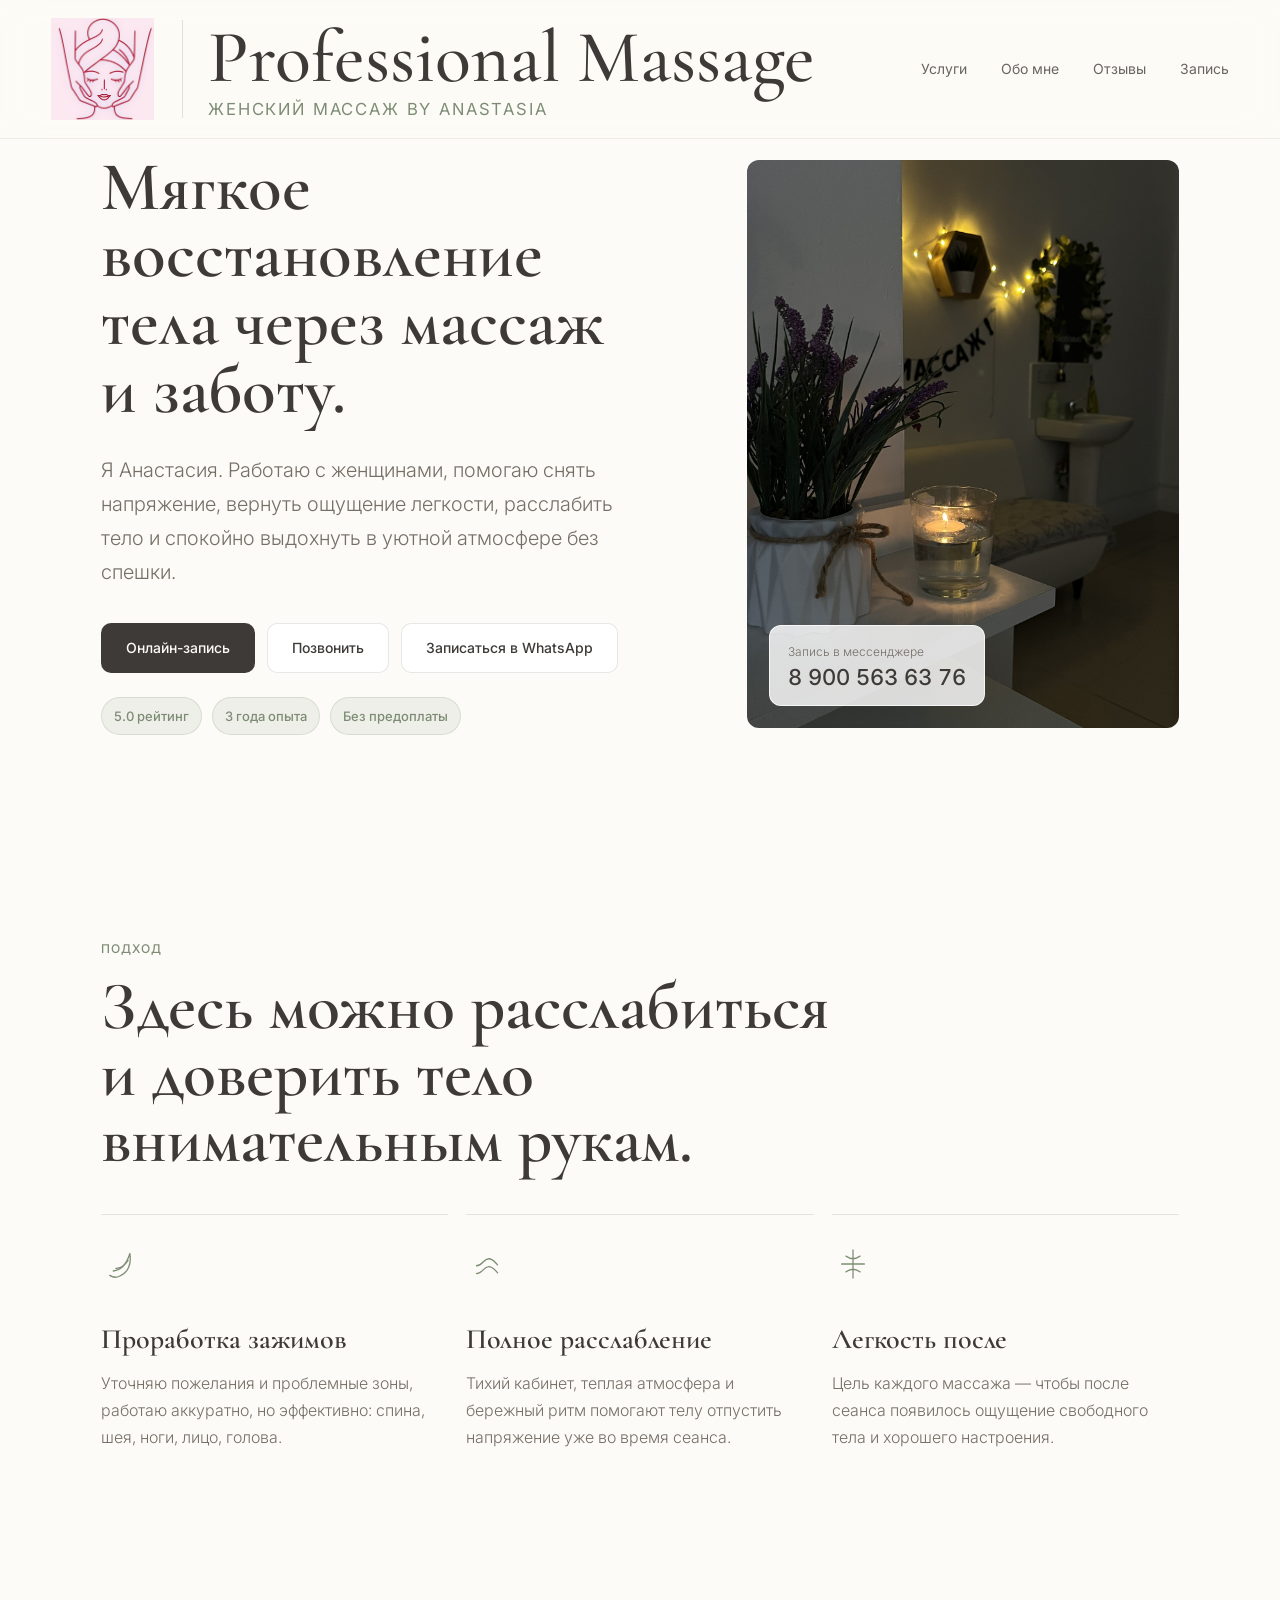
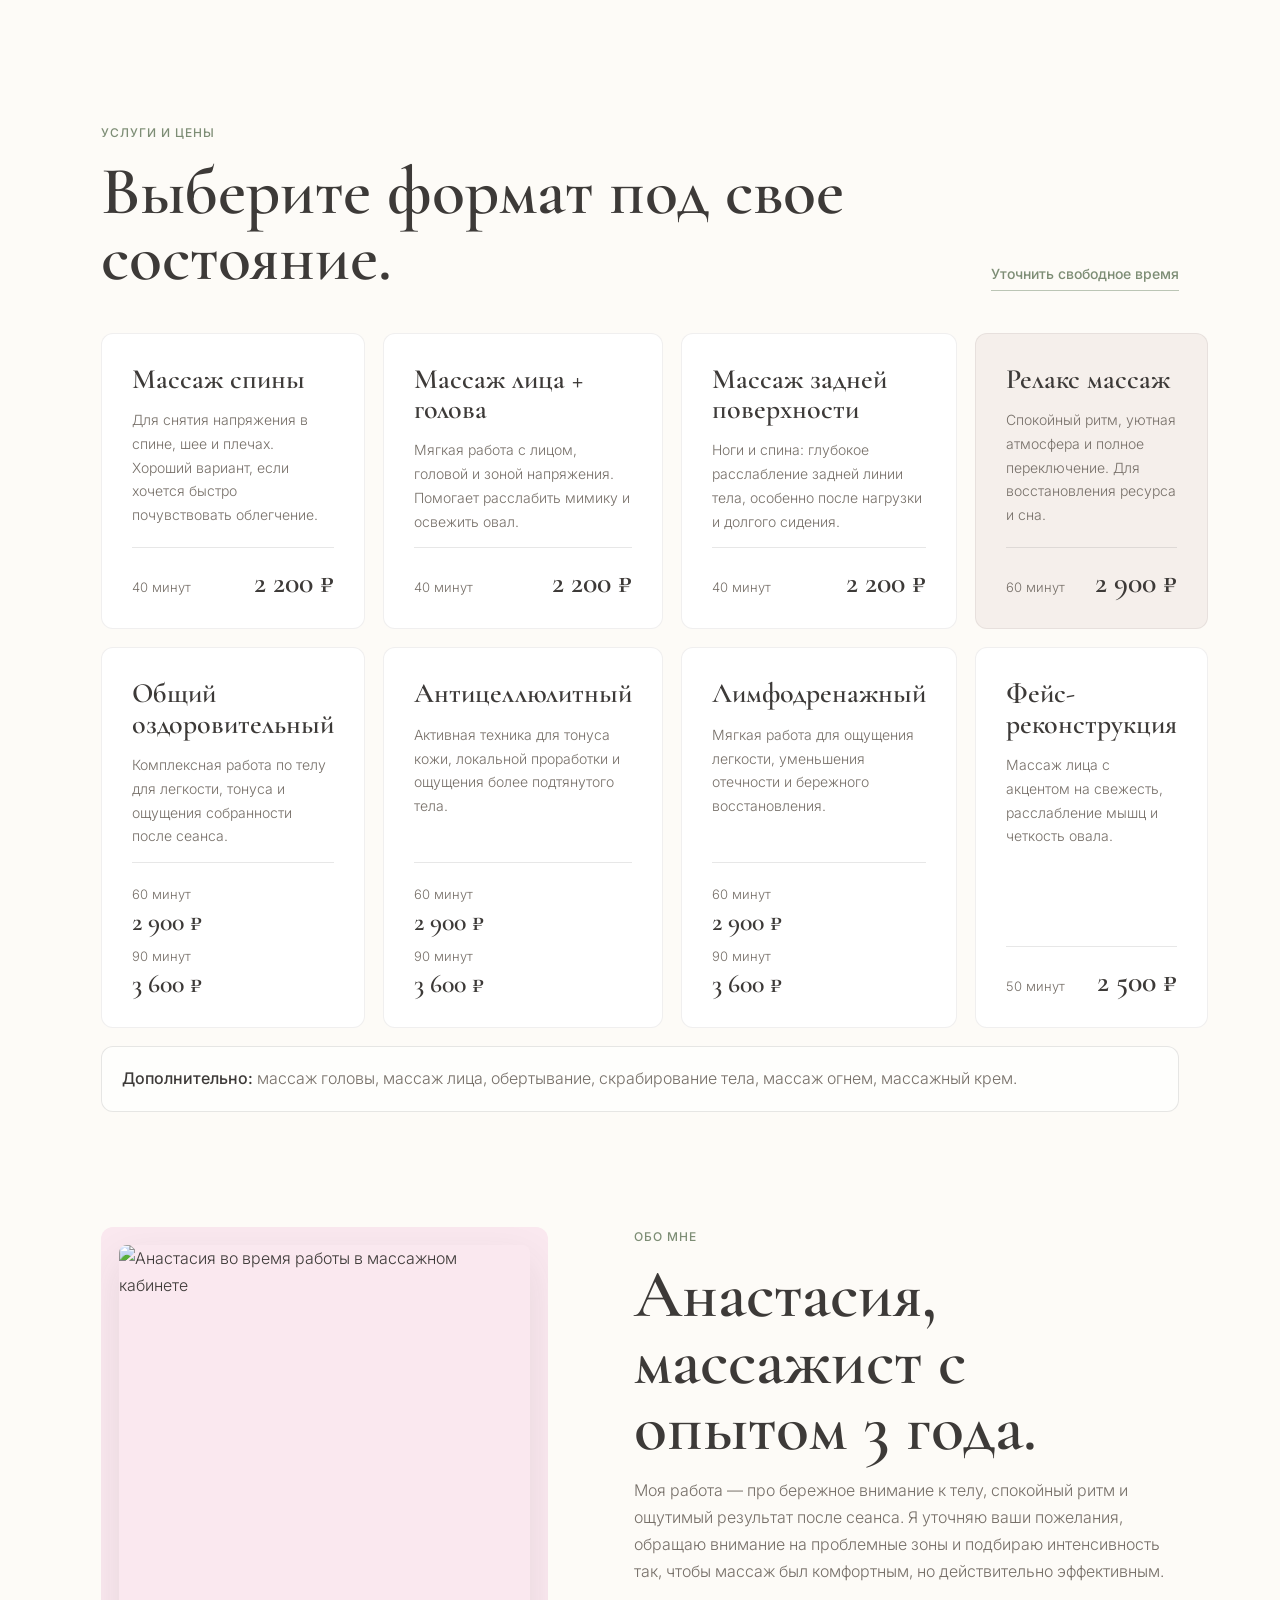
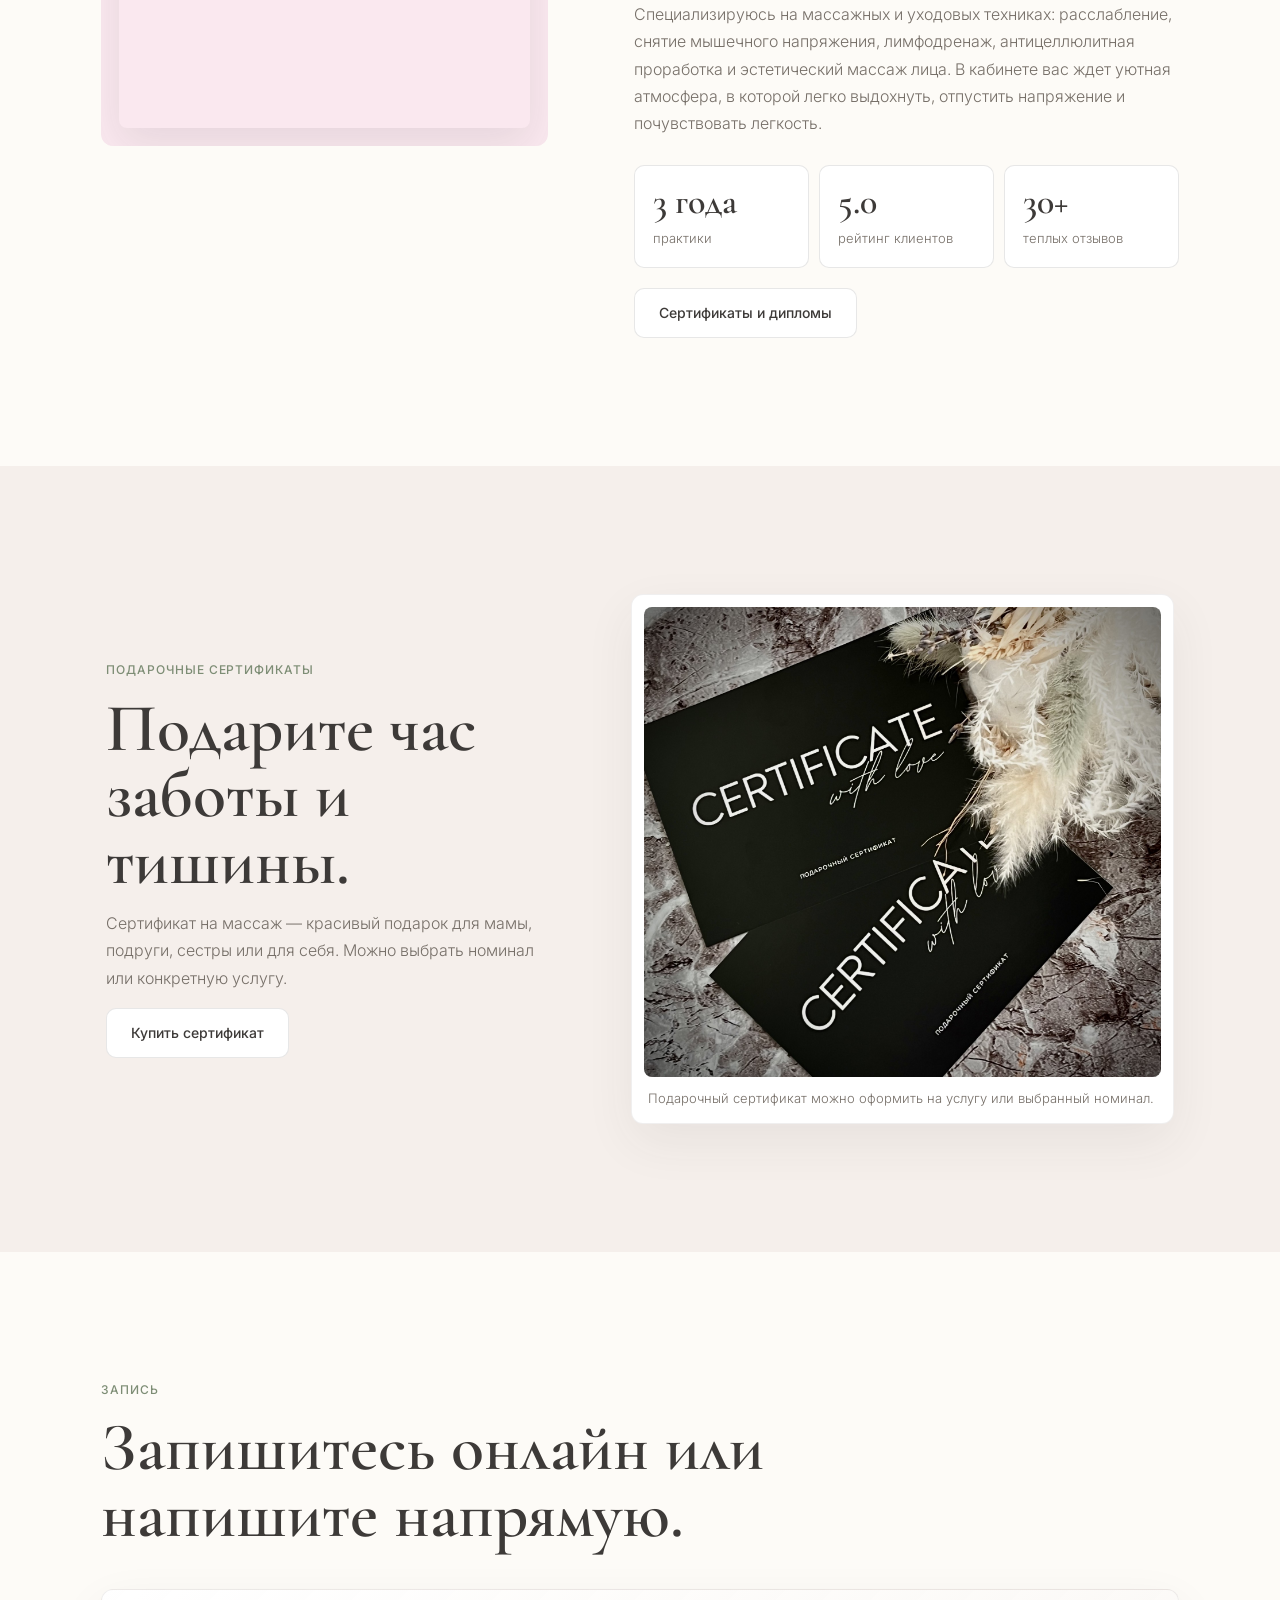
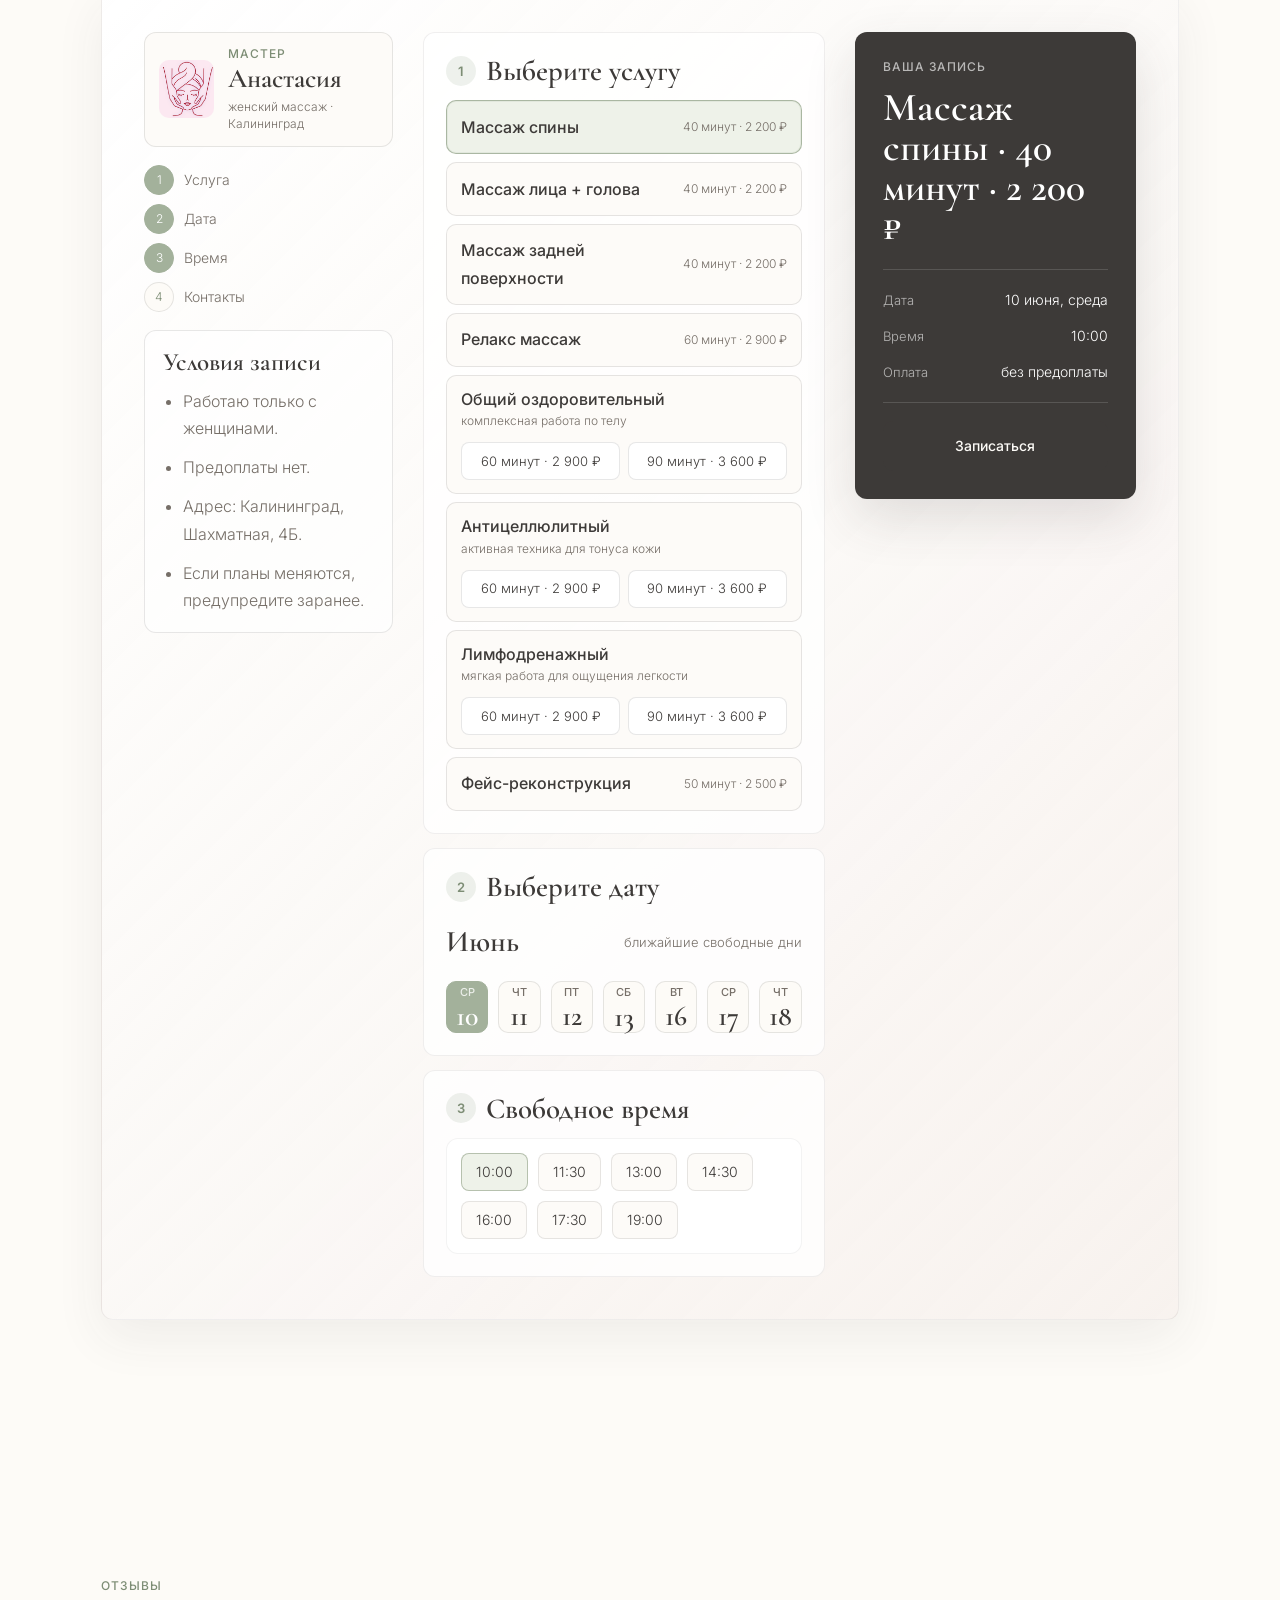
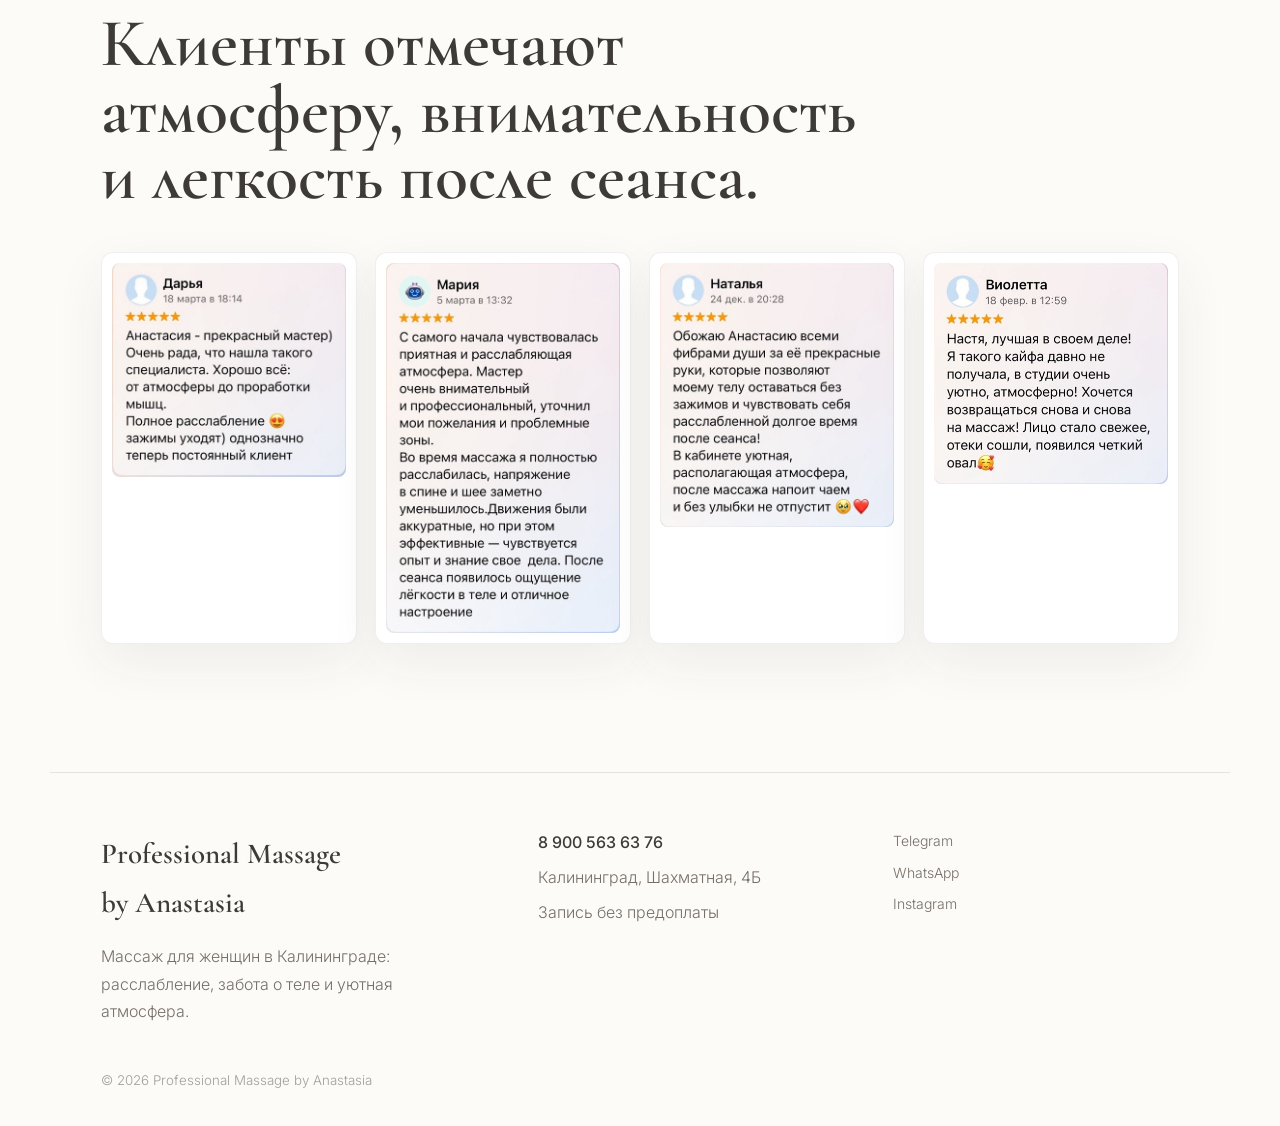
==== index.html @ ba171574 "Publish final massage website" ====
<!DOCTYPE html>
<html lang="ru">
  <head>
    <meta charset="UTF-8" />
    <meta name="viewport" content="width=device-width, initial-scale=1.0" />
    <meta http-equiv="Cache-Control" content="no-store, no-cache, must-revalidate" />
    <meta http-equiv="Pragma" content="no-cache" />
    <meta http-equiv="Expires" content="0" />
    <base href="../" />
    <title>Professional Massage by Anastasia | Массаж в Калининграде</title>
    <meta
      name="description"
      content="Массаж для женщин в Калининграде: релакс, оздоровительный, антицеллюлитный, лимфодренажный массаж и фейс-реконструкция. Запись без предоплаты."
    />
    <link rel="preconnect" href="https://fonts.googleapis.com" />
    <link rel="preconnect" href="https://fonts.gstatic.com" crossorigin />
    <link
      href="https://fonts.googleapis.com/css2?family=Cormorant+Garamond:wght@500;600;700&family=Inter:wght@300;400;500;600&display=swap"
      rel="stylesheet"
    />
    <meta name="site-version" content="2026-06-09-booking-form-programs" />
    <link rel="stylesheet" href="styles-20260609.css" />
  </head>
  <body>
    <header class="site-header" data-header>
      <a class="brand" href="#top" aria-label="Professional Massage by Anastasia">
        <img src="logo-mark.png" alt="" />
        <span>
          <strong>Professional Massage</strong>
          <small>женский массаж by Anastasia</small>
        </span>
      </a>
      <button class="menu-toggle" type="button" aria-label="Открыть меню" aria-expanded="false" data-menu-toggle>
        <span></span>
        <span></span>
      </button>
      <nav class="nav-links" data-nav>
        <a href="#services">Услуги</a>
        <a href="#about">Обо мне</a>
        <a href="#reviews">Отзывы</a>
        <a href="#booking">Запись</a>
      </nav>
    </header>

    <main id="top">
      <section class="hero section-shell">
        <div class="hero-copy">
          <h1>Мягкое восстановление тела через массаж и заботу.</h1>
          <p class="hero-text">
            Я Анастасия. Работаю с женщинами, помогаю снять напряжение, вернуть ощущение легкости,
            расслабить тело и спокойно выдохнуть в уютной атмосфере без спешки.
          </p>
          <div class="hero-actions">
            <a class="button primary" href="#booking">Онлайн-запись</a>
            <a class="button secondary" href="tel:+79005636376">Позвонить</a>
            <a class="button secondary" href="https://wa.me/79005636376" target="_blank" rel="noreferrer">Записаться в WhatsApp</a>
          </div>
          <div class="hero-facts" aria-label="Ключевая информация">
            <span>5.0 рейтинг</span>
            <span>3 года опыта</span>
            <span>Без предоплаты</span>
          </div>
        </div>
        <div class="hero-media" aria-label="Кабинет массажа">
          <img src="hero-photo.jpg" alt="Анастасия за работой в массажном кабинете" />
          <div class="appointment-card" aria-hidden="true">
            <span>Запись в мессенджере</span>
            <strong class="phone-number">8 900 563 63 76</strong>
          </div>
        </div>
      </section>

      <section class="values section-shell" aria-labelledby="values-title">
        <div class="section-heading">
          <p class="quiet-note">Подход</p>
          <h2 id="values-title">Здесь можно расслабиться и доверить тело внимательным рукам.</h2>
        </div>
        <div class="values-grid">
          <article>
            <svg viewBox="0 0 48 48" aria-hidden="true">
              <path d="M14 32c9-1 15-7 19-20 2 12-2 22-12 26-4 2-8 1-11-1" />
              <path d="M17 29c5 0 10-3 14-9" />
            </svg>
            <h3>Проработка зажимов</h3>
            <p>Уточняю пожелания и проблемные зоны, работаю аккуратно, но эффективно: спина, шея, ноги, лицо, голова.</p>
          </article>
          <article>
            <svg viewBox="0 0 48 48" aria-hidden="true">
              <path d="M12 26c7 0 8-8 14-8 5 0 7 4 10 7M12 35c7 0 8-8 14-8 5 0 7 4 10 7" />
            </svg>
            <h3>Полное расслабление</h3>
            <p>Тихий кабинет, теплая атмосфера и бережный ритм помогают телу отпустить напряжение уже во время сеанса.</p>
          </article>
          <article>
            <svg viewBox="0 0 48 48" aria-hidden="true">
              <path d="M24 8v32M11 24h26M16 15c6 4 10 4 16 0M16 33c6-4 10-4 16 0" />
            </svg>
            <h3>Легкость после</h3>
            <p>Цель каждого массажа — чтобы после сеанса появилось ощущение свободного тела и хорошего настроения.</p>
          </article>
        </div>
      </section>

      <section class="services section-shell" id="services" aria-labelledby="services-title">
        <div class="section-heading wide">
          <div>
            <p class="quiet-note">Услуги и цены</p>
            <h2 id="services-title">Выберите формат под свое состояние.</h2>
          </div>
          <a class="text-link" href="https://wa.me/79005636376" target="_blank" rel="noreferrer">Уточнить свободное время</a>
        </div>
        <div class="service-grid">
          <article class="service-card">
            <div>
              <h3>Массаж спины</h3>
              <p>Для снятия напряжения в спине, шее и плечах. Хороший вариант, если хочется быстро почувствовать облегчение.</p>
            </div>
            <footer><span>40 минут</span><strong>2 200 ₽</strong></footer>
          </article>
          <article class="service-card">
            <div>
              <h3>Массаж лица + голова</h3>
              <p>Мягкая работа с лицом, головой и зоной напряжения. Помогает расслабить мимику и освежить овал.</p>
            </div>
            <footer><span>40 минут</span><strong>2 200 ₽</strong></footer>
          </article>
          <article class="service-card">
            <div>
              <h3>Массаж задней поверхности</h3>
              <p>Ноги и спина: глубокое расслабление задней линии тела, особенно после нагрузки и долгого сидения.</p>
            </div>
            <footer><span>40 минут</span><strong>2 200 ₽</strong></footer>
          </article>
          <article class="service-card featured">
            <div>
              <h3>Релакс массаж</h3>
              <p>Спокойный ритм, уютная атмосфера и полное переключение. Для восстановления ресурса и сна.</p>
            </div>
            <footer><span>60 минут</span><strong>2 900 ₽</strong></footer>
          </article>
          <article class="service-card">
            <div>
              <h3>Общий оздоровительный</h3>
              <p>Комплексная работа по телу для легкости, тонуса и ощущения собранности после сеанса.</p>
            </div>
            <footer class="price-list">
              <span>60 минут <strong>2 900 ₽</strong></span>
              <span>90 минут <strong>3 600 ₽</strong></span>
            </footer>
          </article>
          <article class="service-card">
            <div>
              <h3>Антицеллюлитный</h3>
              <p>Активная техника для тонуса кожи, локальной проработки и ощущения более подтянутого тела.</p>
            </div>
            <footer class="price-list">
              <span>60 минут <strong>2 900 ₽</strong></span>
              <span>90 минут <strong>3 600 ₽</strong></span>
            </footer>
          </article>
          <article class="service-card">
            <div>
              <h3>Лимфодренажный</h3>
              <p>Мягкая работа для ощущения легкости, уменьшения отечности и бережного восстановления.</p>
            </div>
            <footer class="price-list">
              <span>60 минут <strong>2 900 ₽</strong></span>
              <span>90 минут <strong>3 600 ₽</strong></span>
            </footer>
          </article>
          <article class="service-card">
            <div>
              <h3>Фейс-реконструкция</h3>
              <p>Массаж лица с акцентом на свежесть, расслабление мышц и четкость овала.</p>
            </div>
            <footer><span>50 минут</span><strong>2 500 ₽</strong></footer>
          </article>
        </div>
        <div class="extras-line">
          <span>Дополнительно:</span>
          массаж головы, массаж лица, обертывание, скрабирование тела, массаж огнем, массажный крем.
        </div>
      </section>

      <section class="about section-shell" id="about" aria-labelledby="about-title">
        <div class="about-image">
          <img src="about-anastasia.jpg" alt="Анастасия во время работы в массажном кабинете" />
        </div>
        <div class="about-copy">
          <p class="quiet-note">Обо мне</p>
          <h2 id="about-title">Анастасия, массажист с опытом 3 года.</h2>
          <p>
            Моя работа — про бережное внимание к телу, спокойный ритм и ощутимый результат после сеанса.
            Я уточняю ваши пожелания, обращаю внимание на проблемные зоны и подбираю интенсивность так,
            чтобы массаж был комфортным, но действительно эффективным.
          </p>
          <p>
            Специализируюсь на массажных и уходовых техниках: расслабление, снятие мышечного напряжения,
            лимфодренаж, антицеллюлитная проработка и эстетический массаж лица. В кабинете вас ждет
            уютная атмосфера, в которой легко выдохнуть, отпустить напряжение и почувствовать легкость.
          </p>
          <div class="trust-grid">
            <div><strong>3 года</strong><span>практики</span></div>
            <div><strong>5.0</strong><span>рейтинг клиентов</span></div>
            <div><strong>30+</strong><span>теплых отзывов</span></div>
          </div>
          <button class="button secondary certificate-open" type="button" data-documents-open>
            Сертификаты и дипломы
          </button>
        </div>
      </section>

      <section class="gift section-shell" aria-labelledby="gift-title">
        <div class="gift-copy">
          <p class="quiet-note">Подарочные сертификаты</p>
          <h2 id="gift-title">Подарите час заботы и тишины.</h2>
          <p>
            Сертификат на массаж — красивый подарок для мамы, подруги, сестры или для себя.
            Можно выбрать номинал или конкретную услугу.
          </p>
          <a class="button secondary" href="https://wa.me/79005636376" target="_blank" rel="noreferrer">Купить сертификат</a>
        </div>
        <figure class="gift-photo" aria-label="Подарочный сертификат">
          <img src="gift-certificate-photo.jpg" alt="Фото подарочного сертификата на массаж" />
          <figcaption>Подарочный сертификат можно оформить на услугу или выбранный номинал.</figcaption>
        </figure>
      </section>

      <section class="booking section-shell" id="booking" aria-labelledby="booking-title">
        <div class="section-heading">
          <p class="quiet-note">Запись</p>
          <h2 id="booking-title">Запишитесь онлайн или напишите напрямую.</h2>
        </div>
        <div class="booking-panel booking-app" data-booking-widget>
          <div class="booking-sidebar">
            <div class="booking-master">
              <img src="logo-mark.png" alt="" />
              <div>
                <span>Мастер</span>
                <strong>Анастасия</strong>
                <small>женский массаж · Калининград</small>
              </div>
            </div>
            <ol class="booking-steps" aria-label="Этапы записи">
              <li class="active">Услуга</li>
              <li class="active">Дата</li>
              <li class="active">Время</li>
              <li>Контакты</li>
            </ol>
            <div class="rules-card compact">
              <h3>Условия записи</h3>
              <ul>
                <li>Работаю только с женщинами.</li>
                <li>Предоплаты нет.</li>
                <li>Адрес: Калининград, Шахматная, 4Б.</li>
                <li>Если планы меняются, предупредите заранее.</li>
              </ul>
            </div>
          </div>

          <div class="booking-controls">
            <div class="booking-block">
              <div class="booking-block-head">
                <span>1</span>
                <h3>Выберите услугу</h3>
              </div>
              <div class="service-picker" data-service-picker>
                <button class="service-option active" type="button" data-service-code="back-40" data-service-value="Массаж спины · 40 минут · 2 200 ₽">
                  <span>Массаж спины</span>
                  <small>40 минут · 2 200 ₽</small>
                </button>
                <button class="service-option" type="button" data-service-code="face-head-40" data-service-value="Массаж лица + голова · 40 минут · 2 200 ₽">
                  <span>Массаж лица + голова</span>
                  <small>40 минут · 2 200 ₽</small>
                </button>
                <button class="service-option" type="button" data-service-code="posterior-40" data-service-value="Массаж задней поверхности · 40 минут · 2 200 ₽">
                  <span>Массаж задней поверхности</span>
                  <small>40 минут · 2 200 ₽</small>
                </button>
                <button class="service-option" type="button" data-service-code="relax-60" data-service-value="Релакс массаж · 60 минут · 2 900 ₽">
                  <span>Релакс массаж</span>
                  <small>60 минут · 2 900 ₽</small>
                </button>
                <article class="program-card">
                  <div>
                    <strong>Общий оздоровительный</strong>
                    <small>комплексная работа по телу</small>
                  </div>
                  <div class="program-options">
                    <button class="program-choice" type="button" data-service-code="general-60" data-service-value="Общий оздоровительный · 60 минут · 2 900 ₽">60 минут · 2 900 ₽</button>
                    <button class="program-choice" type="button" data-service-code="general-90" data-service-value="Общий оздоровительный · 90 минут · 3 600 ₽">90 минут · 3 600 ₽</button>
                  </div>
                </article>
                <article class="program-card">
                  <div>
                    <strong>Антицеллюлитный</strong>
                    <small>активная техника для тонуса кожи</small>
                  </div>
                  <div class="program-options">
                    <button class="program-choice" type="button" data-service-code="anti-60" data-service-value="Антицеллюлитный · 60 минут · 2 900 ₽">60 минут · 2 900 ₽</button>
                    <button class="program-choice" type="button" data-service-code="anti-90" data-service-value="Антицеллюлитный · 90 минут · 3 600 ₽">90 минут · 3 600 ₽</button>
                  </div>
                </article>
                <article class="program-card">
                  <div>
                    <strong>Лимфодренажный</strong>
                    <small>мягкая работа для ощущения легкости</small>
                  </div>
                  <div class="program-options">
                    <button class="program-choice" type="button" data-service-code="lymph-60" data-service-value="Лимфодренажный · 60 минут · 2 900 ₽">60 минут · 2 900 ₽</button>
                    <button class="program-choice" type="button" data-service-code="lymph-90" data-service-value="Лимфодренажный · 90 минут · 3 600 ₽">90 минут · 3 600 ₽</button>
                  </div>
                </article>
                <button class="service-option" type="button" data-service-code="face-reconstruction-50" data-service-value="Фейс-реконструкция · 50 минут · 2 500 ₽">
                  <span>Фейс-реконструкция</span>
                  <small>50 минут · 2 500 ₽</small>
                </button>
              </div>
            </div>

            <div class="booking-block">
              <div class="booking-block-head">
                <span>2</span>
                <h3>Выберите дату</h3>
              </div>
              <div class="calendar-head">
                <strong>Июнь</strong>
                <span>ближайшие свободные дни</span>
              </div>
              <div class="date-grid" data-date-picker>
                <button class="date-button active" type="button" data-date-value="10 июня, среда"><span>ср</span><strong>10</strong></button>
                <button class="date-button" type="button" data-date-value="11 июня, четверг"><span>чт</span><strong>11</strong></button>
                <button class="date-button" type="button" data-date-value="12 июня, пятница"><span>пт</span><strong>12</strong></button>
                <button class="date-button" type="button" data-date-value="13 июня, суббота"><span>сб</span><strong>13</strong></button>
                <button class="date-button" type="button" data-date-value="16 июня, вторник"><span>вт</span><strong>16</strong></button>
                <button class="date-button" type="button" data-date-value="17 июня, среда"><span>ср</span><strong>17</strong></button>
                <button class="date-button" type="button" data-date-value="18 июня, четверг"><span>чт</span><strong>18</strong></button>
              </div>
            </div>

            <div class="booking-block">
              <div class="booking-block-head">
                <span>3</span>
                <h3>Свободное время</h3>
              </div>
              <div class="time-periods">
                <div class="time-groups" data-time-picker>
                  <button class="time-chip active" type="button" data-time-value="10:00">10:00</button>
                  <button class="time-chip" type="button" data-time-value="11:30">11:30</button>
                  <button class="time-chip" type="button" data-time-value="13:00">13:00</button>
                  <button class="time-chip" type="button" data-time-value="14:30">14:30</button>
                  <button class="time-chip" type="button" data-time-value="16:00">16:00</button>
                  <button class="time-chip" type="button" data-time-value="17:30">17:30</button>
                  <button class="time-chip" type="button" data-time-value="19:00">19:00</button>
                </div>
              </div>
            </div>
          </div>

          <aside class="booking-summary-card">
            <span>Ваша запись</span>
            <strong data-booking-summary>Массаж спины · 40 минут · 2 200 ₽</strong>
            <dl>
              <div>
                <dt>Дата</dt>
                <dd data-booking-date>10 июня, среда</dd>
              </div>
              <div>
                <dt>Время</dt>
                <dd data-booking-time>10:00</dd>
              </div>
              <div>
                <dt>Оплата</dt>
                <dd>без предоплаты</dd>
              </div>
            </dl>
            <div class="contact-buttons">
              <button class="button primary full" type="button" data-open-booking-form>Записаться</button>
            </div>
          </aside>
        </div>
        <form class="booking-form" id="booking-form" data-booking-form aria-hidden="true">
          <div>
            <p class="quiet-note">Анкета</p>
            <h3>Оставьте контакты для подтверждения записи.</h3>
            <p>После отправки заявка будет готова для подключения к боту. Пока можно дублировать запись в WhatsApp.</p>
          </div>
          <label>
            Имя
            <input type="text" name="name" placeholder="Ваше имя" autocomplete="name" required />
          </label>
          <label>
            Телефон
            <input type="tel" name="phone" placeholder="+7 ___ ___ __ __" autocomplete="tel" required />
          </label>
          <label>
            Комментарий
            <textarea name="comment" rows="3" placeholder="Например: хочу мягкую проработку спины"></textarea>
          </label>
          <input type="hidden" name="booking" data-booking-payload />
          <div class="form-actions">
            <button class="button primary" type="submit">Отправить заявку</button>
            <a class="button secondary" data-whatsapp-booking href="https://wa.me/79005636376" target="_blank" rel="noreferrer">Продублировать в WhatsApp</a>
          </div>
          <p class="form-status" data-form-status aria-live="polite"></p>
        </form>
      </section>

      <section class="testimonials section-shell" id="reviews" aria-labelledby="reviews-title">
        <div class="section-heading">
          <p class="quiet-note">Отзывы</p>
          <h2 id="reviews-title">Клиенты отмечают атмосферу, внимательность и легкость после сеанса.</h2>
        </div>
        <div class="review-grid">
          <article class="review-card">
            <img src="review-darya-card.jpg" alt="Отзыв Дарьи о массаже у Анастасии" />
          </article>
          <article class="review-card">
            <img src="review-maria-card.jpg" alt="Отзыв Марии о массаже у Анастасии" />
          </article>
          <article class="review-card">
            <img src="review-natalia-card.jpg" alt="Отзыв Натальи о массаже у Анастасии" />
          </article>
          <article class="review-card">
            <img src="review-violetta-card.jpg" alt="Отзыв Виолетты о массаже у Анастасии" />
          </article>
        </div>
      </section>
    </main>

    <footer class="footer" id="contact">
      <div>
        <a class="footer-brand" href="#top">Professional Massage<br />by Anastasia</a>
        <p>Массаж для женщин в Калининграде: расслабление, забота о теле и уютная атмосфера.</p>
      </div>
      <address>
        <a href="tel:+79005636376">8 900 563 63 76</a>
        <span>Калининград, Шахматная, 4Б</span>
        <span>Запись без предоплаты</span>
      </address>
      <div class="social-links">
        <a href="https://t.me/massage_by_anastasiia" target="_blank" rel="noreferrer">Telegram</a>
        <a href="https://wa.me/79005636376" target="_blank" rel="noreferrer">WhatsApp</a>
        <a href="https://www.instagram.com/massage.klgd39?igsh=YmgzZWtzOTcwdmg3" target="_blank" rel="noreferrer">Instagram</a>
      </div>
      <small>© 2026 Professional Massage by Anastasia</small>
    </footer>

    <div class="documents-modal" data-documents-modal aria-hidden="true">
      <div class="documents-backdrop" data-documents-close></div>
      <section class="documents-dialog" role="dialog" aria-modal="true" aria-labelledby="documents-title">
        <button class="documents-close" type="button" aria-label="Закрыть документы" data-documents-close>
          <span></span>
          <span></span>
        </button>
        <p class="quiet-note">Документы</p>
        <h2 id="documents-title">Сертификаты и дипломы</h2>
        <div class="documents-grid">
          <figure>
            <img src="document-svidetelstvo.png" alt="Свидетельство о профессиональной подготовке" />
            <figcaption>Свидетельство</figcaption>
          </figure>
          <figure>
            <img src="document-diplom.png" alt="Диплом о профессиональной подготовке" />
            <figcaption>Диплом</figcaption>
          </figure>
          <figure>
            <img src="document-kursov-1.png" alt="Документ о прохождении курсов, страница 1" />
            <figcaption>Курсы · страница 1</figcaption>
          </figure>
          <figure>
            <img src="document-kursov-2.png" alt="Документ о прохождении курсов, страница 2" />
            <figcaption>Курсы · страница 2</figcaption>
          </figure>
        </div>
      </section>
    </div>

    <script src="script-20260609.js"></script>
  </body>
</html>
---- styles-20260609.css ----
:root {
  --cream: #fdfbf7;
  --surface: #ffffff;
  --sand: #f5efeb;
  --coffee: #3d3a38;
  --muted: #766f68;
  --sage: #a3b19b;
  --sage-dark: #7d8d75;
  --line: rgba(61, 58, 56, 0.12);
  --shadow: 0 18px 50px rgba(61, 58, 56, 0.07);
  --serif: "Cormorant Garamond", Georgia, serif;
  --sans: "Inter", Arial, sans-serif;
  --header-space: clamp(142px, 12vw, 184px);
}

* {
  box-sizing: border-box;
}

html {
  scroll-behavior: smooth;
}

body {
  margin: 0;
  background: var(--cream);
  color: var(--coffee);
  font-family: var(--sans);
  font-size: 16px;
  font-weight: 300;
  line-height: 1.7;
}

body.menu-open {
  overflow: hidden;
}

img {
  display: block;
  max-width: 100%;
}

a {
  color: inherit;
  text-decoration: none;
}

button,
select,
input,
textarea {
  font: inherit;
}

.site-header {
  align-items: center;
  backdrop-filter: blur(18px);
  background: rgba(253, 251, 247, 0.78);
  border-bottom: 1px solid rgba(61, 58, 56, 0.08);
  display: grid;
  gap: clamp(18px, 3vw, 42px);
  grid-template-columns: minmax(360px, 1fr) auto;
  left: 0;
  padding: 18px clamp(20px, 4vw, 56px);
  position: fixed;
  right: 0;
  top: 0;
  transition: all 0.3s ease;
  z-index: 20;
}

.site-header.scrolled {
  box-shadow: 0 10px 35px rgba(61, 58, 56, 0.05);
  padding-bottom: 14px;
  padding-top: 14px;
}

.brand {
  align-items: center;
  color: var(--coffee);
  display: grid;
  gap: clamp(16px, 2.5vw, 28px);
  grid-template-columns: clamp(70px, 7vw, 98px) minmax(0, 1fr);
  min-width: 0;
  padding: 0;
  transition: all 0.3s ease;
  width: 100%;
}

.brand:hover {
  color: var(--sage-dark);
}

.brand img {
  background: transparent;
  border-radius: 0;
  height: clamp(70px, 7vw, 98px);
  object-fit: cover;
  width: clamp(70px, 7vw, 98px);
}

.brand span {
  border-left: 1px solid rgba(61, 58, 56, 0.14);
  display: grid;
  gap: 7px;
  line-height: 1;
  padding-left: clamp(16px, 2vw, 28px);
}

.brand strong {
  font-family: var(--serif);
  font-size: clamp(36px, 5vw, 76px);
  font-weight: 500;
  letter-spacing: 0;
  text-transform: none;
  white-space: nowrap;
}

.brand small {
  color: var(--sage-dark);
  font-size: clamp(12px, 1.2vw, 17px);
  font-weight: 400;
  letter-spacing: 0.11em;
  text-transform: uppercase;
  white-space: nowrap;
}

.logo,
.footer-brand {
  font-family: var(--serif);
  font-size: 29px;
  font-weight: 600;
  letter-spacing: 0;
}

.nav-links {
  align-items: center;
  display: flex;
  flex: 0 0 auto;
  gap: clamp(18px, 3vw, 34px);
}

.nav-links a {
  color: rgba(61, 58, 56, 0.78);
  font-size: 14px;
  font-weight: 400;
  transition: all 0.3s ease;
}

.nav-links a:hover {
  color: var(--coffee);
}

.menu-toggle {
  background: transparent;
  border: 0;
  display: none;
  height: 36px;
  padding: 0;
  width: 36px;
}

.menu-toggle span {
  background: var(--coffee);
  display: block;
  height: 1px;
  margin: 8px 4px;
  transition: all 0.3s ease;
}

.section-shell {
  margin: 0 auto;
  max-width: 1180px;
  padding: clamp(70px, 10vw, 130px) clamp(20px, 4vw, 56px);
  scroll-margin-top: var(--header-space);
}

.hero {
  align-items: center;
  display: grid;
  gap: clamp(40px, 8vw, 92px);
  grid-template-columns: minmax(0, 1fr) minmax(320px, 0.78fr);
  min-height: 86vh;
  padding-bottom: clamp(44px, 6vw, 76px);
  padding-top: var(--header-space);
}

.quiet-note {
  color: var(--sage-dark);
  font-size: 12px;
  font-weight: 500;
  letter-spacing: 0.08em;
  margin: 0 0 14px;
  text-transform: uppercase;
}

h1,
h2,
h3 {
  font-family: var(--serif);
  font-weight: 600;
  letter-spacing: 0;
  line-height: 0.98;
  margin: 0;
}

h1 {
  font-size: clamp(46px, 5.4vw, 74px);
  max-width: 760px;
}

h2 {
  font-size: clamp(38px, 5.3vw, 68px);
  max-width: 760px;
}

h3 {
  font-size: 28px;
  line-height: 1.08;
}

p {
  color: var(--muted);
}

.hero-text {
  font-size: clamp(17px, 1.6vw, 20px);
  margin: 28px 0 34px;
  max-width: 620px;
}

.hero-actions {
  display: flex;
  flex-wrap: wrap;
  gap: 12px;
}

.hero-facts {
  display: flex;
  flex-wrap: wrap;
  gap: 10px;
  margin-top: 24px;
}

.hero-facts span {
  background: rgba(163, 177, 155, 0.16);
  border: 1px solid rgba(163, 177, 155, 0.32);
  border-radius: 999px;
  color: var(--sage-dark);
  font-size: 13px;
  font-weight: 500;
  padding: 7px 12px;
}

.button {
  align-items: center;
  border: 1px solid transparent;
  border-radius: 10px;
  cursor: pointer;
  display: inline-flex;
  font-size: 14px;
  font-weight: 500;
  justify-content: center;
  min-height: 50px;
  padding: 0 24px;
  transition: all 0.3s ease;
}

.button.primary {
  background: var(--coffee);
  color: var(--cream);
}

.button.primary:hover {
  background: #272422;
  transform: translateY(-2px);
}

.button.secondary {
  background: var(--surface);
  border-color: var(--line);
  color: var(--coffee);
}

.button.secondary:hover {
  border-color: rgba(163, 177, 155, 0.65);
  color: var(--sage-dark);
  transform: translateY(-2px);
}

.button.full {
  width: 100%;
}

.hero-media {
  aspect-ratio: 0.76;
  border-radius: 12px;
  min-height: 480px;
  overflow: hidden;
  position: relative;
}

.hero-media img,
.about-image img {
  height: 100%;
  object-fit: cover;
  width: 100%;
}

.appointment-card {
  background: rgba(255, 255, 255, 0.82);
  border: 1px solid rgba(255, 255, 255, 0.75);
  border-radius: 12px;
  bottom: 22px;
  box-shadow: var(--shadow);
  left: 22px;
  padding: 16px 18px;
  position: absolute;
}

.appointment-card span,
.booking-summary span,
.voucher small,
.certificate-item small {
  color: var(--muted);
  display: block;
  font-size: 12px;
}

.appointment-card strong,
.booking-summary strong {
  display: block;
  font-family: var(--serif);
  font-size: 22px;
  font-weight: 600;
  line-height: 1.1;
  margin-top: 3px;
}

.appointment-card .phone-number {
  font-family: var(--sans);
  font-size: 22px;
  font-variant-numeric: tabular-nums;
  font-weight: 500;
  letter-spacing: 0;
  white-space: nowrap;
}

.section-heading {
  margin-bottom: 42px;
}

.section-heading.wide {
  align-items: end;
  display: flex;
  gap: 24px;
  justify-content: space-between;
}

.text-link {
  border-bottom: 1px solid rgba(163, 177, 155, 0.72);
  color: var(--sage-dark);
  flex: 0 0 auto;
  font-size: 14px;
  font-weight: 500;
  padding-bottom: 4px;
  transition: all 0.3s ease;
}

.text-link:hover {
  color: var(--coffee);
}

.values-grid,
.service-grid {
  display: grid;
  gap: 18px;
  grid-template-columns: repeat(3, 1fr);
}

.values-grid article {
  border-top: 1px solid var(--line);
  padding-top: 28px;
}

.values-grid svg {
  color: var(--sage-dark);
  height: 42px;
  margin-bottom: 30px;
  width: 42px;
}

svg path {
  fill: none;
  stroke: currentColor;
  stroke-linecap: round;
  stroke-linejoin: round;
  stroke-width: 1.45;
}

.service-grid {
  grid-template-columns: repeat(4, 1fr);
}

.service-card {
  background: var(--surface);
  border: 1px solid rgba(61, 58, 56, 0.08);
  border-radius: 12px;
  display: flex;
  flex-direction: column;
  justify-content: space-between;
  min-height: 292px;
  padding: 30px;
  transition: all 0.3s ease;
}

.service-card:hover {
  box-shadow: var(--shadow);
  transform: translateY(-4px);
}

.service-card.featured {
  background: var(--sand);
}

.service-card p {
  font-size: 14px;
}

.service-card footer {
  align-items: end;
  border-top: 1px solid var(--line);
  display: flex;
  justify-content: space-between;
  padding-top: 20px;
}

.service-card footer > span {
  color: var(--muted);
  font-size: 13px;
}

.service-card footer > strong {
  font-family: var(--serif);
  font-size: 30px;
  font-weight: 600;
  line-height: 1;
  text-align: right;
  white-space: nowrap;
}

.service-card footer.price-list {
  align-items: stretch;
  display: grid;
  gap: 10px;
}

.service-card footer.price-list span {
  align-items: baseline;
  color: var(--muted);
  display: grid;
  font-size: 13px;
  gap: 4px;
  grid-template-columns: 1fr;
}

.service-card footer.price-list strong {
  color: var(--coffee);
  font-family: var(--serif);
  font-size: 26px;
  font-weight: 600;
  line-height: 1;
  text-align: left;
  white-space: nowrap;
}

.extras-line {
  background: rgba(255, 255, 255, 0.62);
  border: 1px solid var(--line);
  border-radius: 12px;
  color: var(--muted);
  margin-top: 18px;
  padding: 18px 20px;
}

.extras-line span {
  color: var(--coffee);
  font-weight: 500;
}

.services {
  padding-bottom: clamp(34px, 4.5vw, 58px);
}

.about {
  align-items: start;
  display: grid;
  gap: clamp(40px, 7vw, 86px);
  grid-template-columns: minmax(280px, 0.82fr) 1fr;
  padding-top: clamp(34px, 4.5vw, 58px);
}

.about-image {
  aspect-ratio: 0.86;
  align-items: center;
  align-self: start;
  background: #fae8ef;
  border-radius: 12px;
  display: flex;
  justify-content: center;
  overflow: hidden;
  padding: clamp(10px, 1.4vw, 18px);
}

.about-image img {
  border-radius: 8px;
  box-shadow: 0 16px 42px rgba(61, 58, 56, 0.1);
  height: 100%;
  object-fit: cover;
  object-position: center top;
  width: 100%;
}

.about-copy p {
  max-width: 660px;
}

.trust-grid {
  display: grid;
  gap: 10px;
  grid-template-columns: repeat(3, 1fr);
  margin-top: 28px;
}

.trust-grid div {
  background: var(--surface);
  border: 1px solid var(--line);
  border-radius: 10px;
  padding: 18px;
}

.trust-grid strong {
  display: block;
  font-family: var(--serif);
  font-size: 36px;
  font-weight: 600;
  line-height: 1;
}

.trust-grid span {
  color: var(--muted);
  display: block;
  font-size: 13px;
  margin-top: 7px;
}

.certificate-open {
  margin-top: 20px;
}

.certificate-list {
  display: grid;
  gap: 10px;
  margin-top: 28px;
}

.certificate-item {
  background: rgba(255, 255, 255, 0.66);
  border: 1px solid var(--line);
  border-radius: 10px;
  color: var(--coffee);
  cursor: pointer;
  padding: 17px 18px;
  position: relative;
  text-align: left;
  transition: all 0.3s ease;
}

.certificate-item::after {
  color: var(--sage-dark);
  content: "+";
  position: absolute;
  right: 18px;
  top: 18px;
}

.certificate-item[aria-expanded="true"] {
  background: var(--surface);
  border-color: rgba(163, 177, 155, 0.7);
}

.certificate-item[aria-expanded="true"]::after {
  content: "-";
}

.certificate-item span {
  display: block;
  font-weight: 500;
  padding-right: 24px;
}

.certificate-item small {
  max-height: 0;
  opacity: 0;
  overflow: hidden;
  transition: all 0.3s ease;
}

.certificate-item[aria-expanded="true"] small {
  margin-top: 8px;
  max-height: 80px;
  opacity: 1;
}

.gift {
  align-items: center;
  background: var(--sand);
  display: grid;
  gap: clamp(34px, 7vw, 80px);
  grid-template-columns: 0.82fr 1fr;
  max-width: none;
  padding-left: max(clamp(20px, 4vw, 56px), calc((100vw - 1180px) / 2 + 56px));
  padding-right: max(clamp(20px, 4vw, 56px), calc((100vw - 1180px) / 2 + 56px));
}

.gift-copy p {
  max-width: 560px;
}

.gift-photo {
  background: var(--surface);
  border: 1px solid rgba(61, 58, 56, 0.08);
  border-radius: 12px;
  box-shadow: var(--shadow);
  margin: 0;
  overflow: hidden;
  padding: 12px;
}

.gift-photo img {
  aspect-ratio: 1.1;
  border-radius: 8px;
  height: auto;
  object-fit: cover;
  object-position: center;
  width: 100%;
}

.gift-photo figcaption {
  color: var(--muted);
  font-size: 13px;
  line-height: 1.5;
  padding: 12px 4px 2px;
}

.booking-panel {
  background: var(--surface);
  border: 1px solid rgba(61, 58, 56, 0.08);
  border-radius: 12px;
  box-shadow: var(--shadow);
  display: grid;
  gap: 30px;
  grid-template-columns: 1fr 0.82fr;
  padding: clamp(22px, 4vw, 42px);
}

.booking-app {
  align-items: start;
  background: linear-gradient(135deg, rgba(255, 255, 255, 0.92), rgba(245, 239, 235, 0.72));
  grid-template-columns: minmax(220px, 0.62fr) minmax(360px, 1fr) minmax(260px, 0.7fr);
}

.booking-sidebar,
.booking-controls,
.booking-summary-card {
  min-width: 0;
}

.booking-master {
  align-items: center;
  background: rgba(253, 251, 247, 0.84);
  border: 1px solid var(--line);
  border-radius: 12px;
  display: flex;
  gap: 14px;
  padding: 14px;
}

.booking-master img {
  background: #fae8ef;
  border-radius: 10px;
  height: 58px;
  object-fit: cover;
  width: 58px;
}

.booking-master span,
.booking-summary-card > span {
  color: var(--sage-dark);
  display: block;
  font-size: 12px;
  font-weight: 500;
  letter-spacing: 0.08em;
  line-height: 1.2;
  text-transform: uppercase;
}

.booking-master strong {
  display: block;
  font-family: var(--serif);
  font-size: 27px;
  font-weight: 600;
  line-height: 1;
  margin-top: 4px;
}

.booking-master small {
  color: var(--muted);
  display: block;
  font-size: 12px;
  line-height: 1.35;
  margin-top: 7px;
}

.booking-steps {
  counter-reset: step;
  display: grid;
  gap: 9px;
  list-style: none;
  margin: 18px 0;
  padding: 0;
}

.booking-steps li {
  align-items: center;
  color: var(--muted);
  display: flex;
  font-size: 14px;
  gap: 10px;
}

.booking-steps li::before {
  align-items: center;
  background: var(--cream);
  border: 1px solid var(--line);
  border-radius: 999px;
  color: var(--sage-dark);
  content: counter(step);
  counter-increment: step;
  display: inline-flex;
  flex: 0 0 28px;
  font-size: 12px;
  height: 28px;
  justify-content: center;
  width: 28px;
}

.booking-steps li.active::before {
  background: var(--sage);
  border-color: var(--sage);
  color: var(--surface);
}

.rules-card {
  background: var(--sand);
  border-radius: 12px;
  padding: clamp(24px, 4vw, 38px);
}

.rules-card.compact {
  background: rgba(255, 255, 255, 0.66);
  border: 1px solid var(--line);
  padding: 18px;
}

.rules-card.compact h3 {
  font-size: 25px;
}

.rules-card h3 {
  margin-bottom: 12px;
}

.address-note {
  color: var(--sage-dark);
  font-size: 14px;
  font-weight: 500;
  letter-spacing: 0.04em;
  margin: 0 0 22px;
  text-transform: uppercase;
}

.rules-card ul {
  color: var(--muted);
  display: grid;
  gap: 12px;
  margin: 0;
  padding-left: 20px;
}

.calendar-head {
  align-items: center;
  display: flex;
  justify-content: space-between;
  gap: 16px;
  margin-bottom: 14px;
}

.calendar-head strong {
  font-family: var(--serif);
  font-size: 30px;
  font-weight: 600;
}

.calendar-head span {
  color: var(--muted);
  font-size: 13px;
  text-align: right;
}

.calendar-head button {
  align-items: center;
  background: var(--cream);
  border: 1px solid var(--line);
  border-radius: 10px;
  color: var(--coffee);
  cursor: pointer;
  display: inline-flex;
  height: 42px;
  justify-content: center;
  transition: all 0.3s ease;
  width: 42px;
}

.calendar-head button:hover {
  border-color: rgba(163, 177, 155, 0.7);
}

.calendar-head svg {
  height: 20px;
  width: 20px;
}

.date-grid {
  display: grid;
  gap: 10px;
  grid-template-columns: repeat(7, 1fr);
}

.date-button {
  aspect-ratio: 0.82;
  background: var(--cream);
  border: 1px solid var(--line);
  border-radius: 10px;
  color: var(--coffee);
  cursor: pointer;
  display: grid;
  place-items: center;
  transition: all 0.3s ease;
}

.date-button span {
  color: var(--muted);
  display: block;
  font-size: 11px;
  font-weight: 500;
  text-transform: uppercase;
}

.date-button strong {
  display: block;
  font-family: var(--serif);
  font-size: 28px;
  font-weight: 600;
  line-height: 1;
}

.date-button.active {
  background: var(--sage);
  border-color: var(--sage);
  color: var(--surface);
}

.date-button.active span {
  color: rgba(255, 255, 255, 0.78);
}

.booking-controls {
  display: flex;
  flex-direction: column;
  gap: 14px;
}

.booking-block {
  background: rgba(255, 255, 255, 0.78);
  border: 1px solid rgba(61, 58, 56, 0.08);
  border-radius: 12px;
  padding: clamp(16px, 2vw, 22px);
}

.booking-block-head {
  align-items: center;
  display: flex;
  gap: 10px;
  margin-bottom: 14px;
}

.booking-block-head span {
  align-items: center;
  background: rgba(163, 177, 155, 0.18);
  border-radius: 999px;
  color: var(--sage-dark);
  display: inline-flex;
  flex: 0 0 30px;
  font-size: 13px;
  font-weight: 600;
  height: 30px;
  justify-content: center;
  width: 30px;
}

.booking-block-head h3 {
  font-size: 29px;
}

label {
  color: var(--muted);
  display: grid;
  font-size: 13px;
  gap: 8px;
}

.field-label {
  color: var(--muted);
  display: block;
  font-size: 13px;
  margin-bottom: 8px;
}

select {
  appearance: none;
  background: var(--cream);
  border: 1px solid var(--line);
  border-radius: 10px;
  color: var(--coffee);
  min-height: 52px;
  padding: 0 16px;
}

.service-picker {
  display: grid;
  gap: 8px;
}

.service-option {
  align-items: center;
  background: rgba(253, 251, 247, 0.82);
  border: 1px solid var(--line);
  border-radius: 10px;
  color: var(--coffee);
  cursor: pointer;
  display: flex;
  gap: 14px;
  justify-content: space-between;
  min-height: 54px;
  padding: 12px 14px;
  text-align: left;
  transition: all 0.3s ease;
  width: 100%;
}

.service-option:hover {
  border-color: rgba(163, 177, 155, 0.62);
  transform: translateY(-1px);
}

.service-option.active {
  background: #eef2e9;
  border-color: rgba(163, 177, 155, 0.9);
  box-shadow: inset 0 0 0 1px rgba(163, 177, 155, 0.16);
}

.service-option span {
  font-weight: 500;
}

.service-option small {
  color: var(--muted);
  flex: 0 0 auto;
  font-size: 12px;
  white-space: nowrap;
}

.program-card {
  background: rgba(253, 251, 247, 0.82);
  border: 1px solid var(--line);
  border-radius: 10px;
  display: grid;
  gap: 12px;
  padding: 13px 14px;
  transition: all 0.3s ease;
}

.program-card:has(.program-choice.active) {
  background: #eef2e9;
  border-color: rgba(163, 177, 155, 0.9);
}

.program-card strong {
  display: block;
  font-weight: 500;
  line-height: 1.35;
}

.program-card small {
  color: var(--muted);
  display: block;
  font-size: 12px;
  line-height: 1.4;
  margin-top: 3px;
}

.program-options {
  display: grid;
  gap: 8px;
  grid-template-columns: repeat(2, minmax(0, 1fr));
}

.program-choice {
  background: var(--surface);
  border: 1px solid var(--line);
  border-radius: 8px;
  color: var(--coffee);
  cursor: pointer;
  font-size: 13px;
  min-height: 38px;
  padding: 0 10px;
  transition: all 0.3s ease;
  white-space: nowrap;
}

.program-choice.active,
.program-choice:hover {
  background: var(--coffee);
  border-color: var(--coffee);
  color: var(--surface);
}

.time-groups {
  display: flex;
  flex-wrap: wrap;
  gap: 10px;
}

.time-periods {
  background: rgba(255, 255, 255, 0.86);
  border: 1px solid rgba(61, 58, 56, 0.06);
  border-radius: 12px;
  padding: 14px;
}

.time-periods section {
  display: grid;
  gap: 9px;
}

.time-periods p {
  color: var(--sage-dark);
  font-size: 13px;
  font-weight: 500;
  letter-spacing: 0.08em;
  margin: 0;
  text-transform: uppercase;
}

.time-chip {
  background: rgba(253, 251, 247, 0.86);
  border: 1px solid var(--line);
  border-radius: 8px;
  color: var(--coffee);
  cursor: pointer;
  flex: 0 0 auto;
  font-size: 14px;
  min-height: 38px;
  min-width: 62px;
  padding: 0 14px;
  text-align: center;
  transition: all 0.3s ease;
}

.time-chip.active,
.time-chip:hover {
  background: #eef2e9;
  border-color: rgba(163, 177, 155, 0.75);
}

.booking-summary {
  background: var(--sand);
  border-radius: 12px;
  padding: 18px;
}

.booking-summary strong {
  font-size: 22px;
}

.booking-summary-card {
  background: var(--coffee);
  border-radius: 12px;
  box-shadow: 0 20px 52px rgba(61, 58, 56, 0.14);
  color: var(--surface);
  padding: clamp(20px, 3vw, 28px);
  position: sticky;
  top: calc(var(--header-space) + 18px);
}

.booking-summary-card > span {
  color: rgba(255, 255, 255, 0.64);
}

.booking-summary-card strong {
  display: block;
  font-family: var(--serif);
  font-size: clamp(30px, 3.1vw, 42px);
  font-weight: 600;
  line-height: 1;
  margin: 14px 0 22px;
}

.booking-summary-card dl {
  border-bottom: 1px solid rgba(255, 255, 255, 0.14);
  border-top: 1px solid rgba(255, 255, 255, 0.14);
  display: grid;
  gap: 12px;
  margin: 0 0 18px;
  padding: 18px 0;
}

.booking-summary-card dl > div {
  align-items: baseline;
  display: flex;
  gap: 16px;
  justify-content: space-between;
}

.booking-summary-card dt {
  color: rgba(255, 255, 255, 0.62);
  font-size: 13px;
}

.booking-summary-card dd {
  color: var(--surface);
  font-size: 14px;
  margin: 0;
  text-align: right;
}

.booking-summary-card .button.secondary {
  background: rgba(255, 255, 255, 0.08);
  border-color: rgba(255, 255, 255, 0.18);
  color: var(--surface);
}

.contact-buttons {
  display: grid;
  gap: 10px;
}

.booking-form {
  background: var(--surface);
  border: 1px solid rgba(61, 58, 56, 0.08);
  border-radius: 12px;
  box-shadow: var(--shadow);
  display: none;
  gap: 16px;
  grid-template-columns: 1.05fr 0.72fr 0.72fr;
  margin-top: 22px;
  padding: clamp(22px, 4vw, 38px);
  scroll-margin-top: var(--header-space);
}

.booking-form.open {
  display: grid;
}

.booking-form h3 {
  font-size: clamp(30px, 3.2vw, 42px);
  margin-bottom: 10px;
}

.booking-form p {
  margin: 0;
}

.booking-form label {
  align-self: end;
}

.booking-form input,
.booking-form textarea {
  background: var(--cream);
  border: 1px solid var(--line);
  border-radius: 10px;
  color: var(--coffee);
  min-height: 52px;
  outline: none;
  padding: 12px 14px;
  transition: all 0.3s ease;
  width: 100%;
}

.booking-form textarea {
  min-height: 92px;
  resize: vertical;
}

.booking-form input:focus,
.booking-form textarea:focus {
  background: var(--surface);
  border-color: rgba(163, 177, 155, 0.82);
  box-shadow: 0 0 0 3px rgba(163, 177, 155, 0.14);
}

.booking-form label:has(textarea),
.form-actions,
.form-status {
  grid-column: 2 / -1;
}

.form-actions {
  display: flex;
  flex-wrap: wrap;
  gap: 10px;
}

.form-status {
  color: var(--sage-dark);
  font-size: 14px;
  margin: 0;
}

.review-grid {
  display: grid;
  gap: 18px;
  grid-template-columns: repeat(4, 1fr);
}

.review-card {
  background: var(--surface);
  border: 1px solid rgba(61, 58, 56, 0.08);
  border-radius: 12px;
  box-shadow: var(--shadow);
  overflow: hidden;
  padding: 10px;
}

.review-card img {
  border-radius: 8px;
  height: auto;
  object-fit: contain;
  width: 100%;
}

.footer {
  align-items: start;
  border-top: 1px solid var(--line);
  display: grid;
  gap: 28px;
  grid-template-columns: 1fr 0.8fr 0.7fr;
  margin: 0 auto;
  max-width: 1180px;
  padding: 56px clamp(20px, 4vw, 56px) 34px;
}

.footer p {
  max-width: 360px;
}

address {
  color: var(--muted);
  display: grid;
  font-style: normal;
  gap: 8px;
}

address a {
  color: var(--coffee);
  font-weight: 500;
}

.documents-modal {
  inset: 0;
  opacity: 0;
  pointer-events: none;
  position: fixed;
  transition: all 0.3s ease;
  z-index: 60;
}

.documents-modal.open {
  opacity: 1;
  pointer-events: auto;
}

.documents-backdrop {
  background: rgba(61, 58, 56, 0.34);
  inset: 0;
  position: absolute;
}

.documents-dialog {
  background: var(--cream);
  border-radius: 12px;
  box-shadow: 0 28px 80px rgba(61, 58, 56, 0.22);
  left: 50%;
  max-height: min(88vh, 920px);
  max-width: min(1060px, calc(100vw - 32px));
  overflow: auto;
  padding: clamp(24px, 5vw, 48px);
  position: absolute;
  top: 50%;
  transform: translate(-50%, -48%);
  transition: all 0.3s ease;
  width: 100%;
}

.documents-modal.open .documents-dialog {
  transform: translate(-50%, -50%);
}

.documents-close {
  align-items: center;
  background: var(--surface);
  border: 1px solid var(--line);
  border-radius: 10px;
  cursor: pointer;
  display: flex;
  height: 42px;
  justify-content: center;
  padding: 0;
  position: absolute;
  right: 20px;
  top: 20px;
  width: 42px;
}

.documents-close span {
  background: var(--coffee);
  height: 1px;
  position: absolute;
  width: 18px;
}

.documents-close span:first-child {
  transform: rotate(45deg);
}

.documents-close span:last-child {
  transform: rotate(-45deg);
}

.documents-grid {
  display: grid;
  gap: 18px;
  grid-template-columns: repeat(2, minmax(0, 1fr));
  margin-top: 28px;
}

.documents-grid figure {
  background: var(--surface);
  border: 1px solid rgba(61, 58, 56, 0.08);
  border-radius: 12px;
  margin: 0;
  overflow: hidden;
  padding: 12px;
}

.documents-grid img {
  border-radius: 8px;
  display: block;
  height: auto;
  width: 100%;
}

.documents-grid figcaption {
  color: var(--muted);
  font-size: 13px;
  line-height: 1.45;
  padding: 12px 4px 2px;
}

.social-links {
  display: grid;
  gap: 8px;
  justify-items: start;
}

.social-links a {
  color: var(--muted);
  font-size: 14px;
  transition: all 0.3s ease;
}

.social-links a:hover {
  color: var(--coffee);
}

.footer small {
  color: rgba(61, 58, 56, 0.48);
  grid-column: 1 / -1;
}

@media (max-width: 980px) {
  .hero,
  .about,
  .gift,
  .booking-panel,
  .booking-form,
  .footer {
    grid-template-columns: 1fr;
  }

  .booking-summary-card {
    position: static;
  }

  .booking-form label:has(textarea),
  .form-actions,
  .form-status {
    grid-column: 1;
  }

  .hero {
    min-height: auto;
  }

  .hero-media {
    aspect-ratio: 1.05;
    min-height: 0;
  }

  .values-grid,
  .service-grid,
  .review-grid {
    grid-template-columns: repeat(2, 1fr);
  }

  .gift {
    padding-left: clamp(20px, 4vw, 56px);
    padding-right: clamp(20px, 4vw, 56px);
  }
}

@media (max-width: 720px) {
  .site-header {
    grid-template-columns: minmax(0, 1fr) 40px;
    padding-left: 20px;
    padding-right: 20px;
  }

  .menu-toggle {
    display: block;
    position: relative;
    z-index: 22;
  }

  .menu-toggle[aria-expanded="true"] span:first-child {
    transform: translateY(4.5px) rotate(35deg);
  }

  .menu-toggle[aria-expanded="true"] span:last-child {
    transform: translateY(-4.5px) rotate(-35deg);
  }

  .nav-links {
    align-items: start;
    background: rgba(253, 251, 247, 0.96);
    border-bottom: 1px solid var(--line);
    display: grid;
    gap: 22px;
    left: 0;
    opacity: 0;
    padding: 96px 24px 34px;
    pointer-events: none;
    position: fixed;
    right: 0;
    top: 0;
    transform: translateY(-12px);
    transition: all 0.3s ease;
  }

  .nav-links.open {
    opacity: 1;
    pointer-events: auto;
    transform: translateY(0);
  }

  .nav-links a {
    font-size: 18px;
  }

  .brand {
    gap: 10px;
    grid-template-columns: 48px minmax(0, 1fr);
    padding: 0;
  }

  .brand img {
    height: 48px;
    width: 48px;
  }

  .brand strong {
    font-size: clamp(22px, 6vw, 31px);
  }

  .brand small {
    font-size: clamp(7px, 2vw, 9px);
  }

  .brand span {
    gap: 5px;
    padding-left: 10px;
  }

  .section-shell {
    padding-bottom: 78px;
    padding-top: 78px;
  }

  .hero {
    gap: 48px;
    padding-top: var(--header-space);
  }

  .values-grid,
  .service-grid,
  .review-grid,
  .date-grid {
    grid-template-columns: 1fr;
  }

  .section-heading.wide {
    align-items: start;
    flex-direction: column;
  }

  .date-grid {
    grid-template-columns: repeat(4, 1fr);
  }

  .program-options {
    grid-template-columns: 1fr;
  }

  .service-card {
    min-height: 240px;
  }

  .trust-grid {
    grid-template-columns: 1fr;
  }

  .review-frame {
    padding-bottom: 76px;
  }

  .review-dots {
    bottom: 28px;
    left: 28px;
    right: auto;
  }
}

@media (max-width: 460px) {
  h1 {
    font-size: 43px;
  }

  h2 {
    font-size: 38px;
  }

  h3 {
    font-size: 25px;
  }

  .appointment-card {
    bottom: 14px;
    left: 14px;
    right: 14px;
  }

  .date-grid {
    grid-template-columns: repeat(2, 1fr);
  }

  .footer {
    padding-bottom: 28px;
  }

  .documents-grid {
    grid-template-columns: 1fr;
  }

  .documents-dialog {
    max-height: 88vh;
  }

}

@media (prefers-reduced-motion: reduce) {
  *,
  *::before,
  *::after {
    scroll-behavior: auto !important;
    transition-duration: 0.01ms !important;
  }
}

/* Final brand lock: the logo and name must occupy the full header line. */
.site-header {
  grid-template-columns: minmax(0, 1fr) auto !important;
}

.brand {
  background: transparent !important;
  border: 0 !important;
  border-radius: 0 !important;
  box-shadow: none !important;
  display: grid !important;
  grid-template-columns: clamp(78px, 8vw, 118px) minmax(0, 1fr) !important;
  max-width: none !important;
  min-width: 0 !important;
  width: 100% !important;
}

.brand img {
  border-radius: 0 !important;
  height: clamp(78px, 8vw, 118px) !important;
  width: clamp(78px, 8vw, 118px) !important;
}

.brand strong {
  font-size: clamp(42px, 5.8vw, 86px) !important;
}

.brand small {
  font-size: clamp(12px, 1.3vw, 18px) !important;
}

@media (max-width: 720px) {
  .site-header {
    grid-template-columns: 1fr !important;
  }

  .menu-toggle {
    display: none !important;
  }

  .nav-links {
    display: none !important;
  }

  .brand {
    grid-template-columns: 64px minmax(0, 1fr) !important;
  }

  .brand img {
    height: 64px !important;
    width: 64px !important;
  }

  .brand strong {
    font-size: clamp(29px, 8vw, 44px) !important;
  }

  .brand small {
    font-size: clamp(8px, 2.2vw, 11px) !important;
  }
}
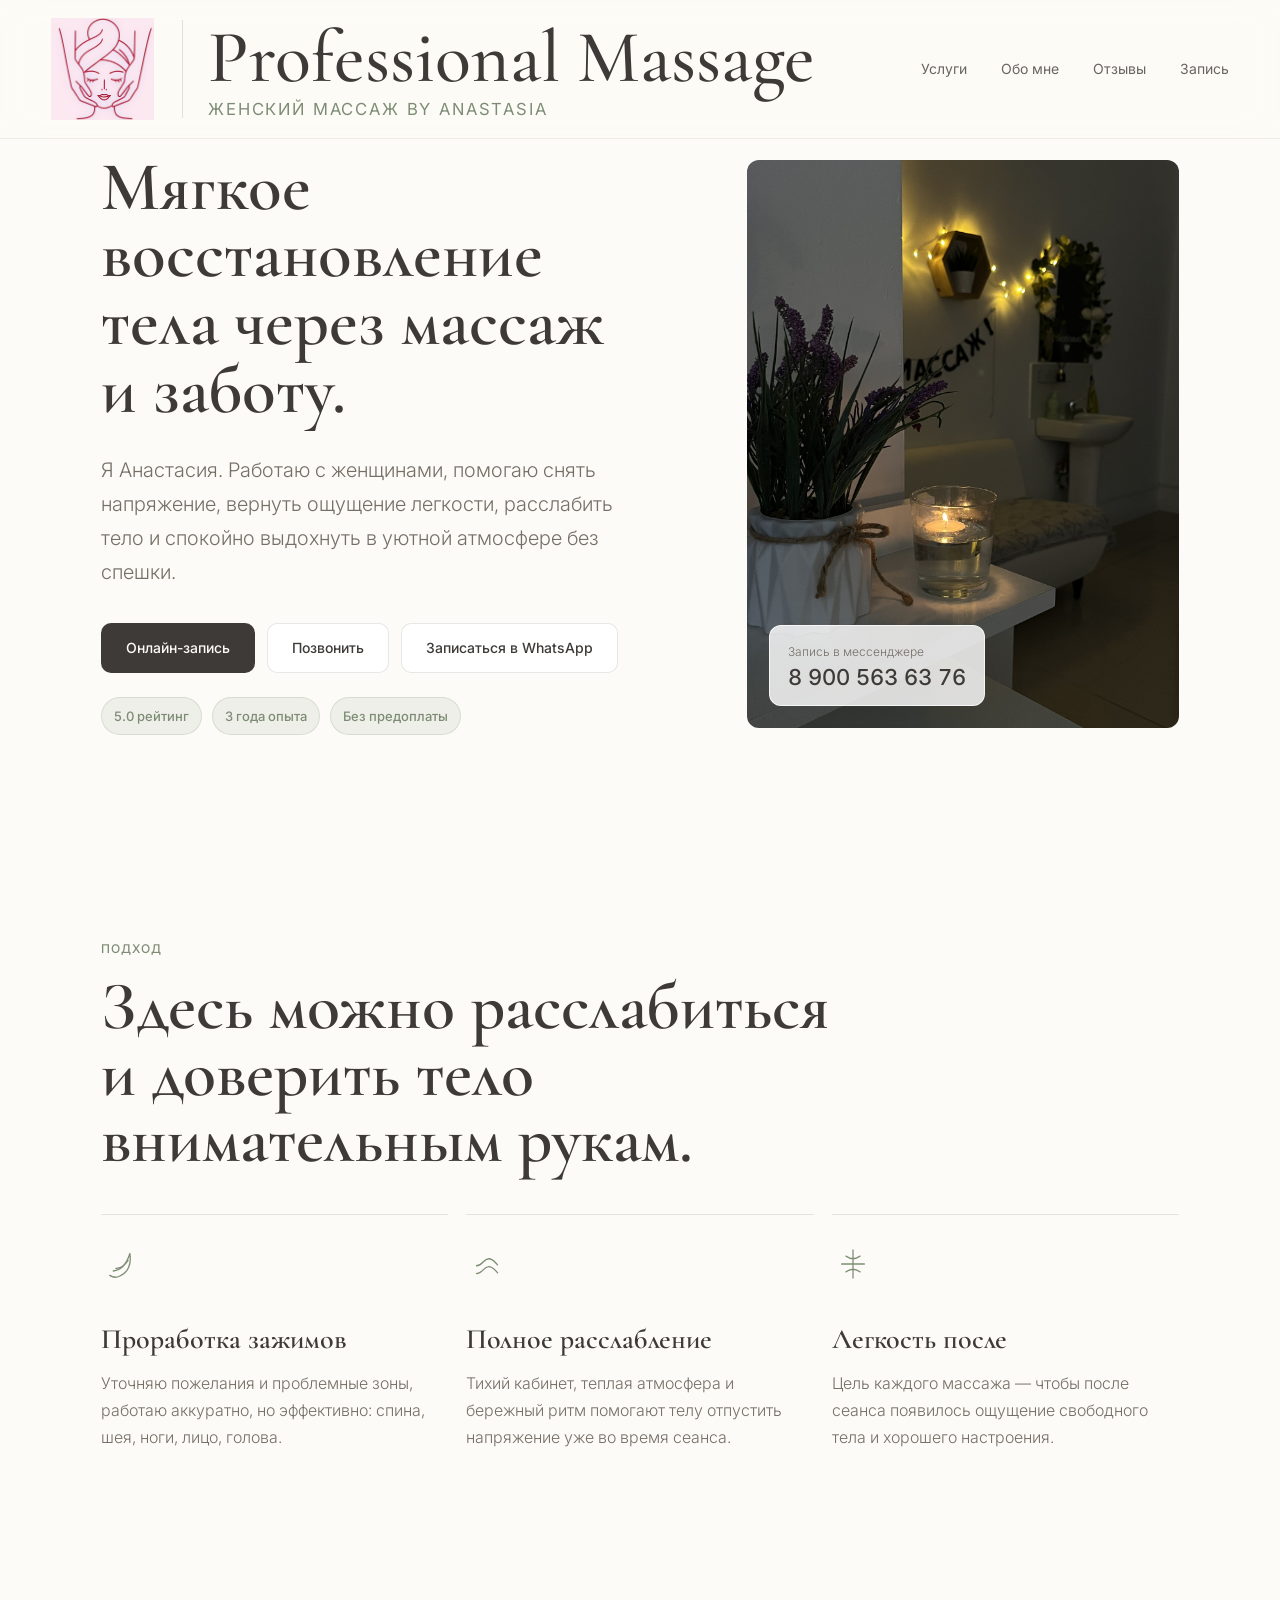
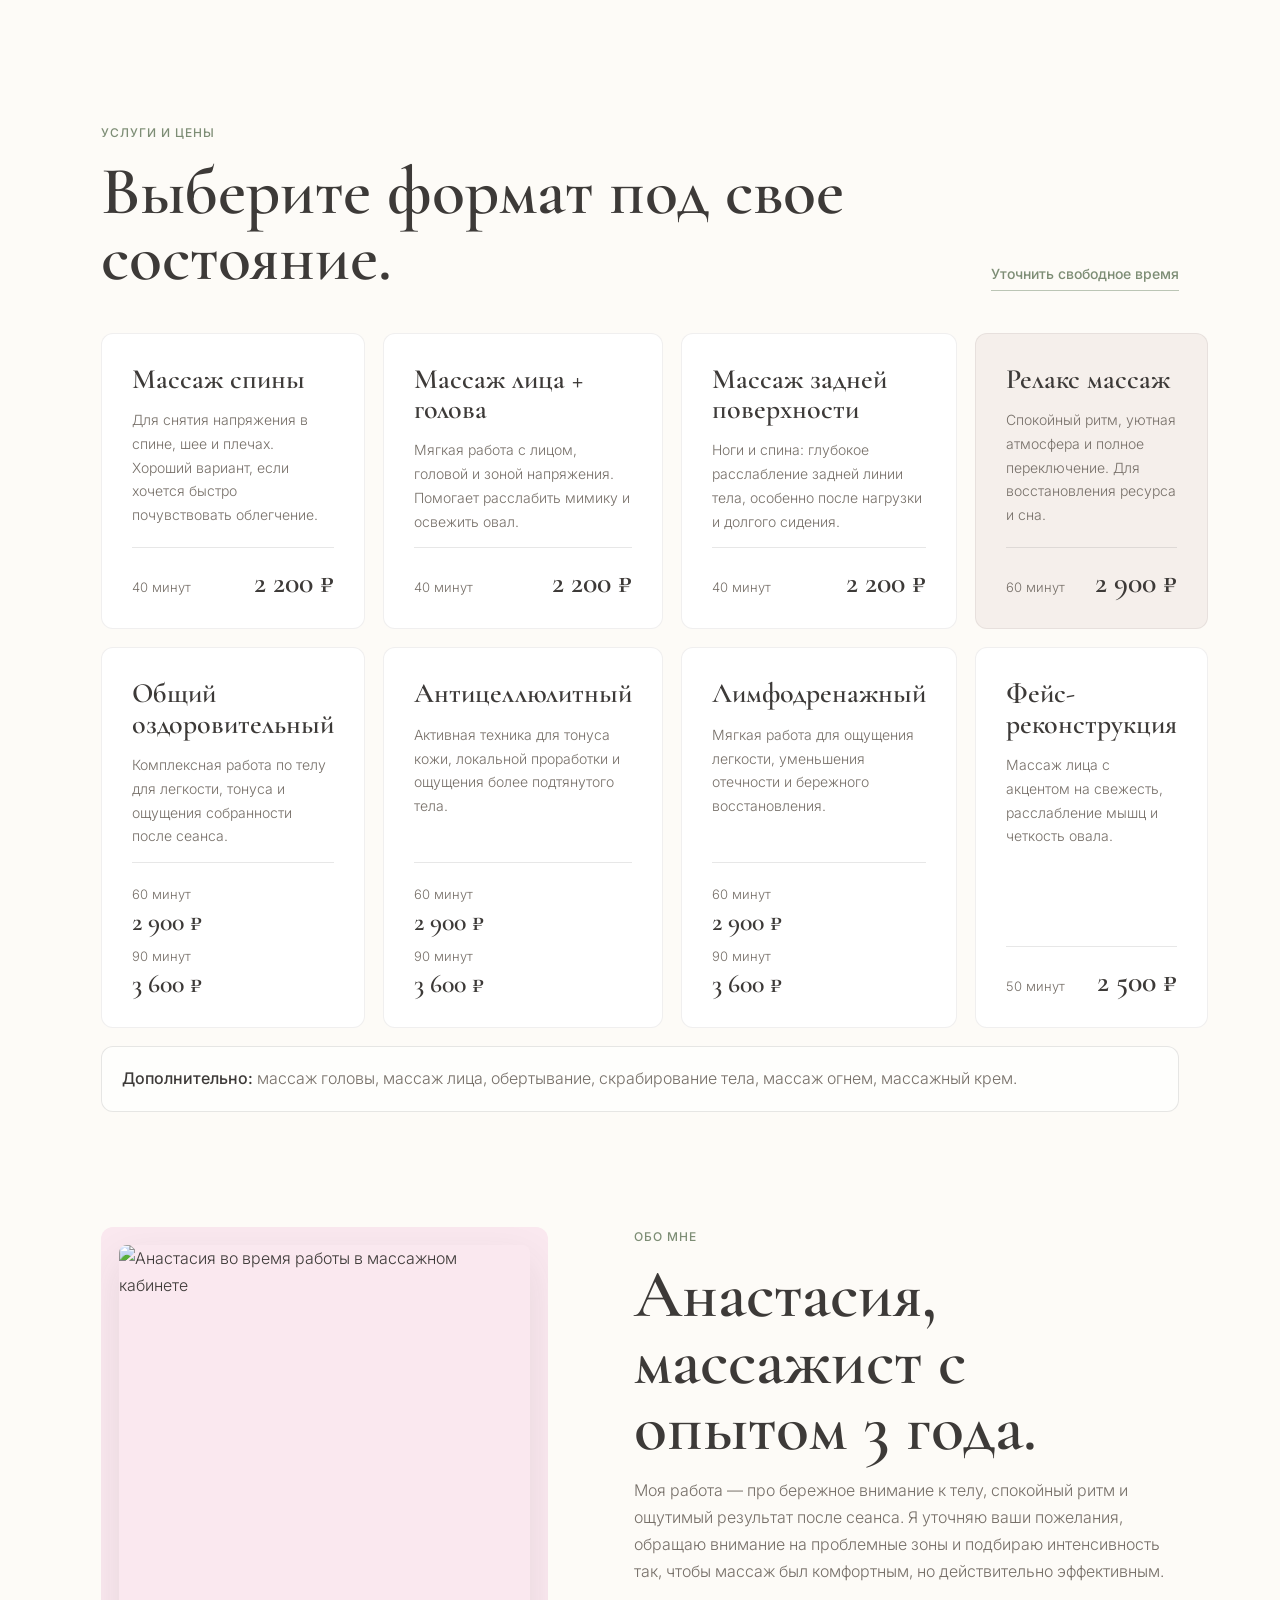
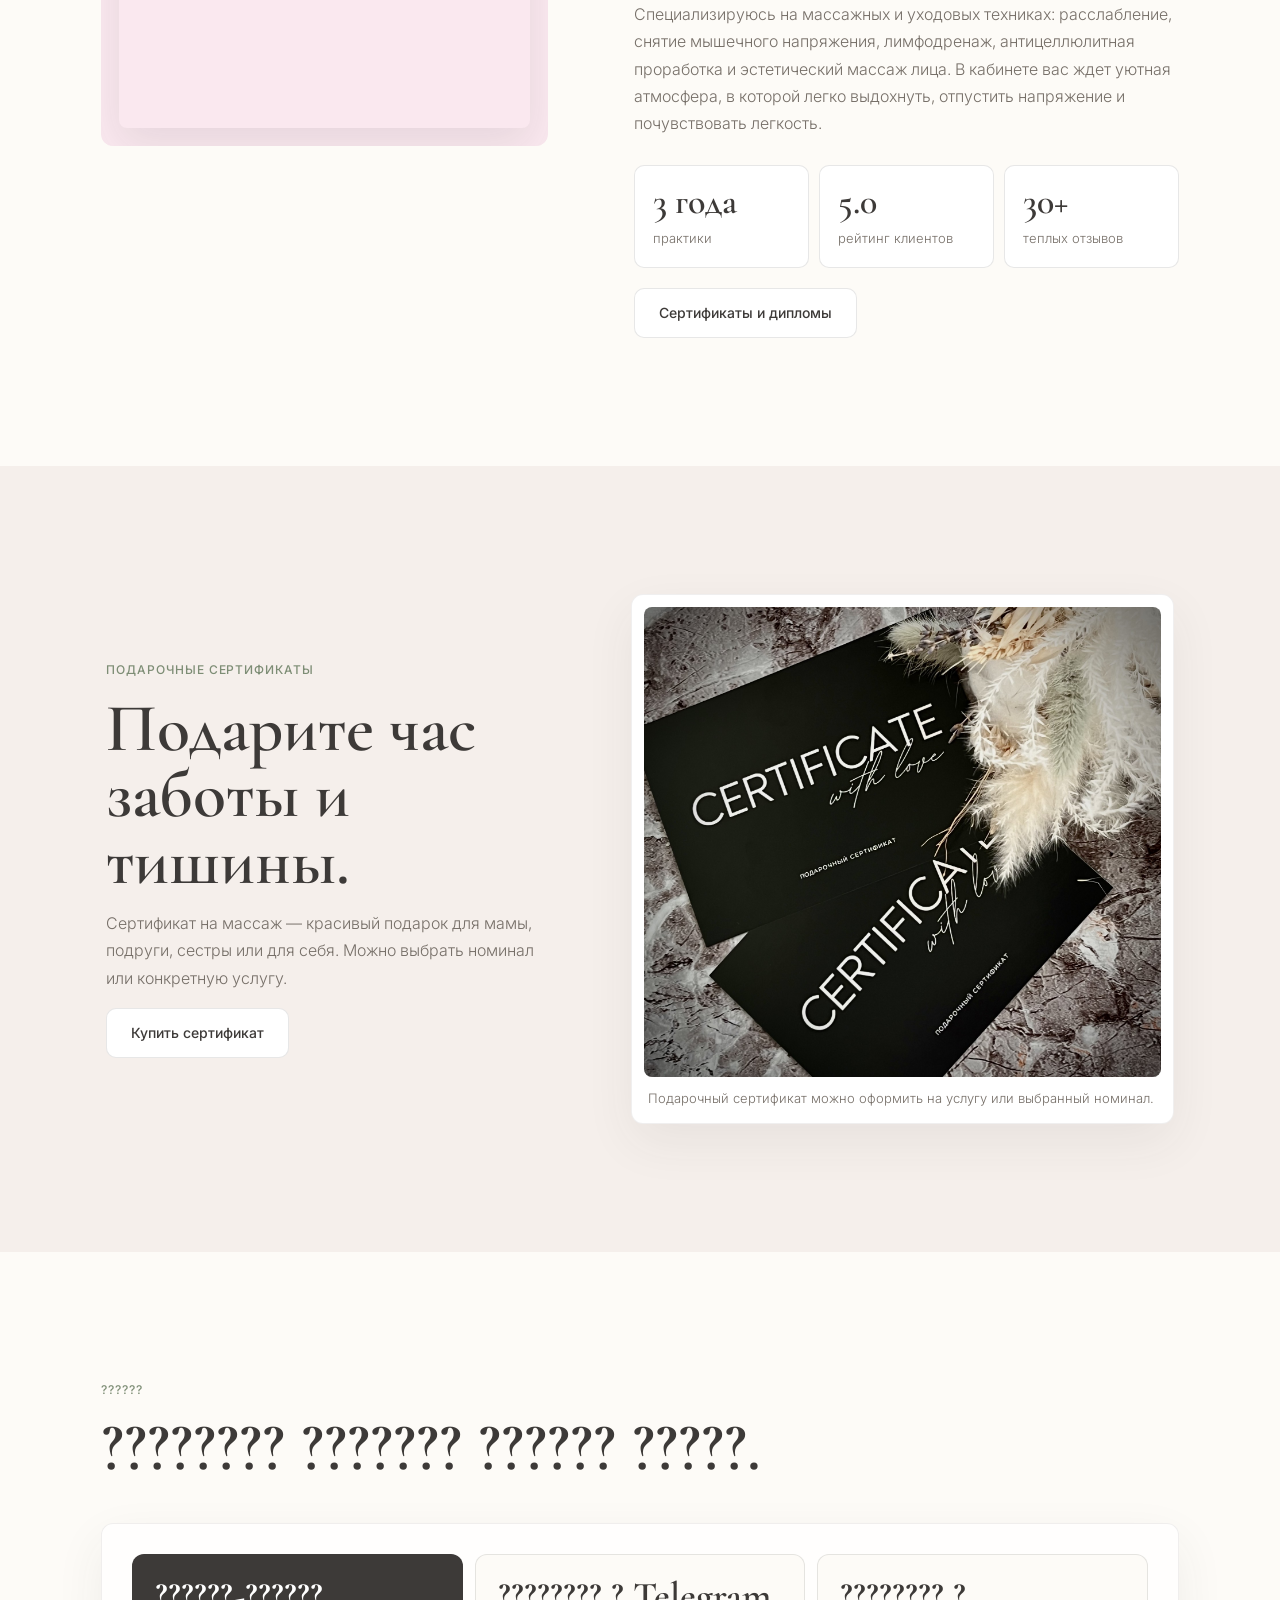
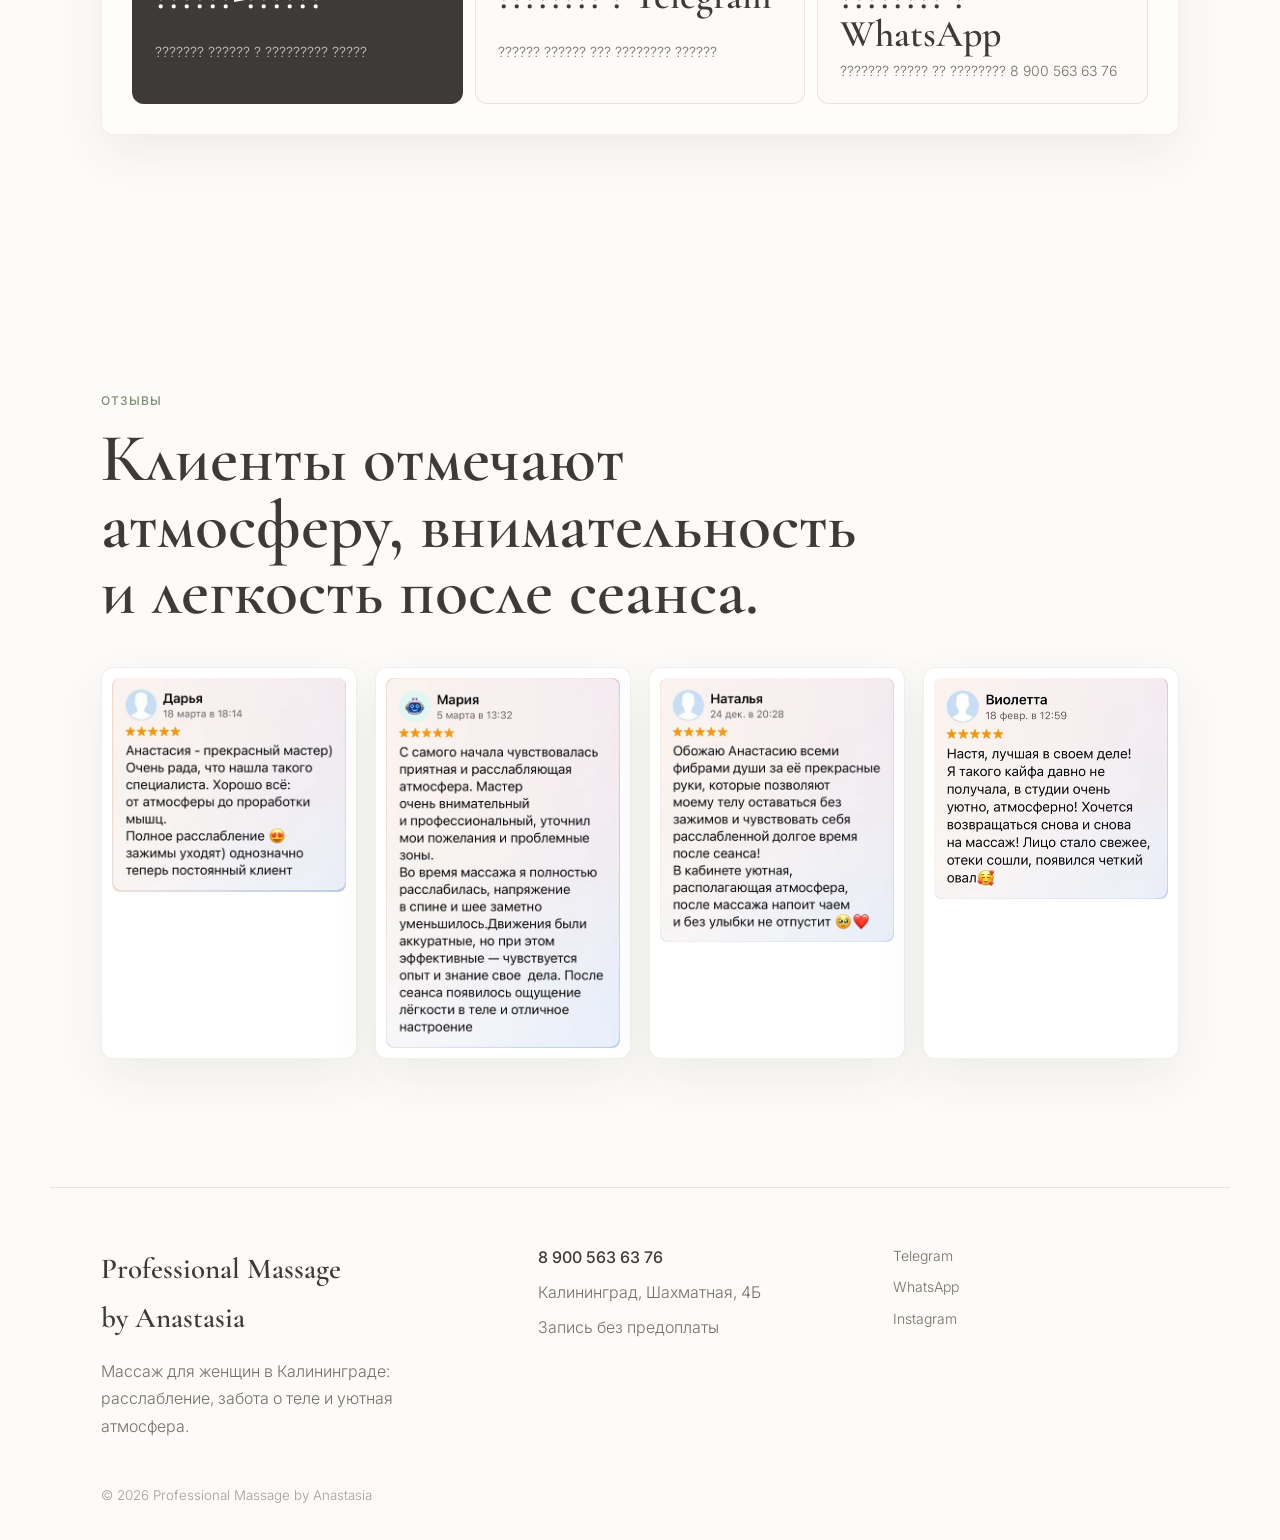
==== commit 7bddf1e5: "Replace booking widget with external booking links" ====
--- a/index.html
+++ b/index.html
@@ -6,7 +6,6 @@
     <meta http-equiv="Cache-Control" content="no-store, no-cache, must-revalidate" />
     <meta http-equiv="Pragma" content="no-cache" />
     <meta http-equiv="Expires" content="0" />
-    <base href="../" />
     <title>Professional Massage by Anastasia | Массаж в Калининграде</title>
     <meta
       name="description"
@@ -18,7 +17,7 @@
       href="https://fonts.googleapis.com/css2?family=Cormorant+Garamond:wght@500;600;700&family=Inter:wght@300;400;500;600&display=swap"
       rel="stylesheet"
     />
-    <meta name="site-version" content="2026-06-09-booking-form-programs" />
+    <meta name="site-version" content="2026-06-09-dikidi-links" />
     <link rel="stylesheet" href="styles-20260609.css" />
   </head>
   <body>
@@ -228,182 +227,23 @@
 
       <section class="booking section-shell" id="booking" aria-labelledby="booking-title">
         <div class="section-heading">
-          <p class="quiet-note">Запись</p>
-          <h2 id="booking-title">Запишитесь онлайн или напишите напрямую.</h2>
-        </div>
-        <div class="booking-panel booking-app" data-booking-widget>
-          <div class="booking-sidebar">
-            <div class="booking-master">
-              <img src="logo-mark.png" alt="" />
-              <div>
-                <span>Мастер</span>
-                <strong>Анастасия</strong>
-                <small>женский массаж · Калининград</small>
-              </div>
-            </div>
-            <ol class="booking-steps" aria-label="Этапы записи">
-              <li class="active">Услуга</li>
-              <li class="active">Дата</li>
-              <li class="active">Время</li>
-              <li>Контакты</li>
-            </ol>
-            <div class="rules-card compact">
-              <h3>Условия записи</h3>
-              <ul>
-                <li>Работаю только с женщинами.</li>
-                <li>Предоплаты нет.</li>
-                <li>Адрес: Калининград, Шахматная, 4Б.</li>
-                <li>Если планы меняются, предупредите заранее.</li>
-              </ul>
-            </div>
-          </div>
-
-          <div class="booking-controls">
-            <div class="booking-block">
-              <div class="booking-block-head">
-                <span>1</span>
-                <h3>Выберите услугу</h3>
-              </div>
-              <div class="service-picker" data-service-picker>
-                <button class="service-option active" type="button" data-service-code="back-40" data-service-value="Массаж спины · 40 минут · 2 200 ₽">
-                  <span>Массаж спины</span>
-                  <small>40 минут · 2 200 ₽</small>
-                </button>
-                <button class="service-option" type="button" data-service-code="face-head-40" data-service-value="Массаж лица + голова · 40 минут · 2 200 ₽">
-                  <span>Массаж лица + голова</span>
-                  <small>40 минут · 2 200 ₽</small>
-                </button>
-                <button class="service-option" type="button" data-service-code="posterior-40" data-service-value="Массаж задней поверхности · 40 минут · 2 200 ₽">
-                  <span>Массаж задней поверхности</span>
-                  <small>40 минут · 2 200 ₽</small>
-                </button>
-                <button class="service-option" type="button" data-service-code="relax-60" data-service-value="Релакс массаж · 60 минут · 2 900 ₽">
-                  <span>Релакс массаж</span>
-                  <small>60 минут · 2 900 ₽</small>
-                </button>
-                <article class="program-card">
-                  <div>
-                    <strong>Общий оздоровительный</strong>
-                    <small>комплексная работа по телу</small>
-                  </div>
-                  <div class="program-options">
-                    <button class="program-choice" type="button" data-service-code="general-60" data-service-value="Общий оздоровительный · 60 минут · 2 900 ₽">60 минут · 2 900 ₽</button>
-                    <button class="program-choice" type="button" data-service-code="general-90" data-service-value="Общий оздоровительный · 90 минут · 3 600 ₽">90 минут · 3 600 ₽</button>
-                  </div>
-                </article>
-                <article class="program-card">
-                  <div>
-                    <strong>Антицеллюлитный</strong>
-                    <small>активная техника для тонуса кожи</small>
-                  </div>
-                  <div class="program-options">
-                    <button class="program-choice" type="button" data-service-code="anti-60" data-service-value="Антицеллюлитный · 60 минут · 2 900 ₽">60 минут · 2 900 ₽</button>
-                    <button class="program-choice" type="button" data-service-code="anti-90" data-service-value="Антицеллюлитный · 90 минут · 3 600 ₽">90 минут · 3 600 ₽</button>
-                  </div>
-                </article>
-                <article class="program-card">
-                  <div>
-                    <strong>Лимфодренажный</strong>
-                    <small>мягкая работа для ощущения легкости</small>
-                  </div>
-                  <div class="program-options">
-                    <button class="program-choice" type="button" data-service-code="lymph-60" data-service-value="Лимфодренажный · 60 минут · 2 900 ₽">60 минут · 2 900 ₽</button>
-                    <button class="program-choice" type="button" data-service-code="lymph-90" data-service-value="Лимфодренажный · 90 минут · 3 600 ₽">90 минут · 3 600 ₽</button>
-                  </div>
-                </article>
-                <button class="service-option" type="button" data-service-code="face-reconstruction-50" data-service-value="Фейс-реконструкция · 50 минут · 2 500 ₽">
-                  <span>Фейс-реконструкция</span>
-                  <small>50 минут · 2 500 ₽</small>
-                </button>
-              </div>
-            </div>
-
-            <div class="booking-block">
-              <div class="booking-block-head">
-                <span>2</span>
-                <h3>Выберите дату</h3>
-              </div>
-              <div class="calendar-head">
-                <strong>Июнь</strong>
-                <span>ближайшие свободные дни</span>
-              </div>
-              <div class="date-grid" data-date-picker>
-                <button class="date-button active" type="button" data-date-value="10 июня, среда"><span>ср</span><strong>10</strong></button>
-                <button class="date-button" type="button" data-date-value="11 июня, четверг"><span>чт</span><strong>11</strong></button>
-                <button class="date-button" type="button" data-date-value="12 июня, пятница"><span>пт</span><strong>12</strong></button>
-                <button class="date-button" type="button" data-date-value="13 июня, суббота"><span>сб</span><strong>13</strong></button>
-                <button class="date-button" type="button" data-date-value="16 июня, вторник"><span>вт</span><strong>16</strong></button>
-                <button class="date-button" type="button" data-date-value="17 июня, среда"><span>ср</span><strong>17</strong></button>
-                <button class="date-button" type="button" data-date-value="18 июня, четверг"><span>чт</span><strong>18</strong></button>
-              </div>
-            </div>
-
-            <div class="booking-block">
-              <div class="booking-block-head">
-                <span>3</span>
-                <h3>Свободное время</h3>
-              </div>
-              <div class="time-periods">
-                <div class="time-groups" data-time-picker>
-                  <button class="time-chip active" type="button" data-time-value="10:00">10:00</button>
-                  <button class="time-chip" type="button" data-time-value="11:30">11:30</button>
-                  <button class="time-chip" type="button" data-time-value="13:00">13:00</button>
-                  <button class="time-chip" type="button" data-time-value="14:30">14:30</button>
-                  <button class="time-chip" type="button" data-time-value="16:00">16:00</button>
-                  <button class="time-chip" type="button" data-time-value="17:30">17:30</button>
-                  <button class="time-chip" type="button" data-time-value="19:00">19:00</button>
-                </div>
-              </div>
-            </div>
-          </div>
-
-          <aside class="booking-summary-card">
-            <span>Ваша запись</span>
-            <strong data-booking-summary>Массаж спины · 40 минут · 2 200 ₽</strong>
-            <dl>
-              <div>
-                <dt>Дата</dt>
-                <dd data-booking-date>10 июня, среда</dd>
-              </div>
-              <div>
-                <dt>Время</dt>
-                <dd data-booking-time>10:00</dd>
-              </div>
-              <div>
-                <dt>Оплата</dt>
-                <dd>без предоплаты</dd>
-              </div>
-            </dl>
-            <div class="contact-buttons">
-              <button class="button primary full" type="button" data-open-booking-form>Записаться</button>
-            </div>
-          </aside>
-        </div>
-        <form class="booking-form" id="booking-form" data-booking-form aria-hidden="true">
-          <div>
-            <p class="quiet-note">Анкета</p>
-            <h3>Оставьте контакты для подтверждения записи.</h3>
-            <p>После отправки заявка будет готова для подключения к боту. Пока можно дублировать запись в WhatsApp.</p>
-          </div>
-          <label>
-            Имя
-            <input type="text" name="name" placeholder="Ваше имя" autocomplete="name" required />
-          </label>
-          <label>
-            Телефон
-            <input type="tel" name="phone" placeholder="+7 ___ ___ __ __" autocomplete="tel" required />
-          </label>
-          <label>
-            Комментарий
-            <textarea name="comment" rows="3" placeholder="Например: хочу мягкую проработку спины"></textarea>
-          </label>
-          <input type="hidden" name="booking" data-booking-payload />
-          <div class="form-actions">
-            <button class="button primary" type="submit">Отправить заявку</button>
-            <a class="button secondary" data-whatsapp-booking href="https://wa.me/79005636376" target="_blank" rel="noreferrer">Продублировать в WhatsApp</a>
-          </div>
-          <p class="form-status" data-form-status aria-live="polite"></p>
-        </form>
+          <p class="quiet-note">??????</p>
+          <h2 id="booking-title">???????? ??????? ?????? ?????.</h2>
+        </div>
+        <div class="booking-links-panel">
+          <a class="booking-link primary" href="https://dikidi.net/1915718?p=1.pi-ssm" target="_blank" rel="noreferrer">
+            <span>??????-??????</span>
+            <small>??????? ?????? ? ????????? ?????</small>
+          </a>
+          <a class="booking-link" href="https://t.me/massage_by_anastasiia" target="_blank" rel="noreferrer">
+            <span>???????? ? Telegram</span>
+            <small>?????? ?????? ??? ???????? ??????</small>
+          </a>
+          <a class="booking-link" href="https://wa.me/79005636376" target="_blank" rel="noreferrer">
+            <span>???????? ? WhatsApp</span>
+            <small>??????? ????? ?? ???????? 8 900 563 63 76</small>
+          </a>
+        </div>
       </section>
 
       <section class="testimonials section-shell" id="reviews" aria-labelledby="reviews-title">
--- a/styles-20260609.css
+++ b/styles-20260609.css
@@ -1166,6 +1166,56 @@
   gap: 10px;
 }
 
+.booking-links-panel {
+  background: rgba(255, 255, 255, 0.76);
+  border: 1px solid rgba(61, 58, 56, 0.08);
+  border-radius: 12px;
+  box-shadow: var(--shadow);
+  display: grid;
+  gap: 12px;
+  grid-template-columns: repeat(3, minmax(0, 1fr));
+  padding: clamp(18px, 3vw, 30px);
+}
+
+.booking-link {
+  background: var(--cream);
+  border: 1px solid var(--line);
+  border-radius: 12px;
+  color: var(--coffee);
+  display: grid;
+  gap: 8px;
+  min-height: 118px;
+  padding: 22px;
+  transition: all 0.3s ease;
+}
+
+.booking-link:hover {
+  border-color: rgba(163, 177, 155, 0.82);
+  transform: translateY(-2px);
+}
+
+.booking-link.primary {
+  background: var(--coffee);
+  color: var(--surface);
+}
+
+.booking-link span {
+  font-family: var(--serif);
+  font-size: clamp(28px, 3vw, 38px);
+  font-weight: 600;
+  line-height: 1;
+}
+
+.booking-link small {
+  color: var(--muted);
+  font-size: 14px;
+  line-height: 1.45;
+}
+
+.booking-link.primary small {
+  color: rgba(255, 255, 255, 0.72);
+}
+
 .booking-form {
   background: var(--surface);
   border: 1px solid rgba(61, 58, 56, 0.08);
@@ -1418,6 +1468,14 @@
   .booking-form,
   .footer {
     grid-template-columns: 1fr;
+  }
+
+  .booking-links-panel {
+    grid-template-columns: 1fr;
+  }
+
+  .booking-link {
+    min-height: 94px;
   }
 
   .booking-summary-card {
@@ -1592,7 +1650,23 @@
   }
 
   .date-grid {
-    grid-template-columns: repeat(2, 1fr);
+    gap: 8px;
+    grid-template-columns: repeat(3, minmax(0, 1fr));
+  }
+
+  .date-button {
+    aspect-ratio: auto;
+    min-height: 68px;
+    padding: 10px 8px;
+  }
+
+  .date-button span {
+    font-size: 10px;
+    margin-bottom: 8px;
+  }
+
+  .date-button strong {
+    font-size: 25px;
   }
 
   .footer {
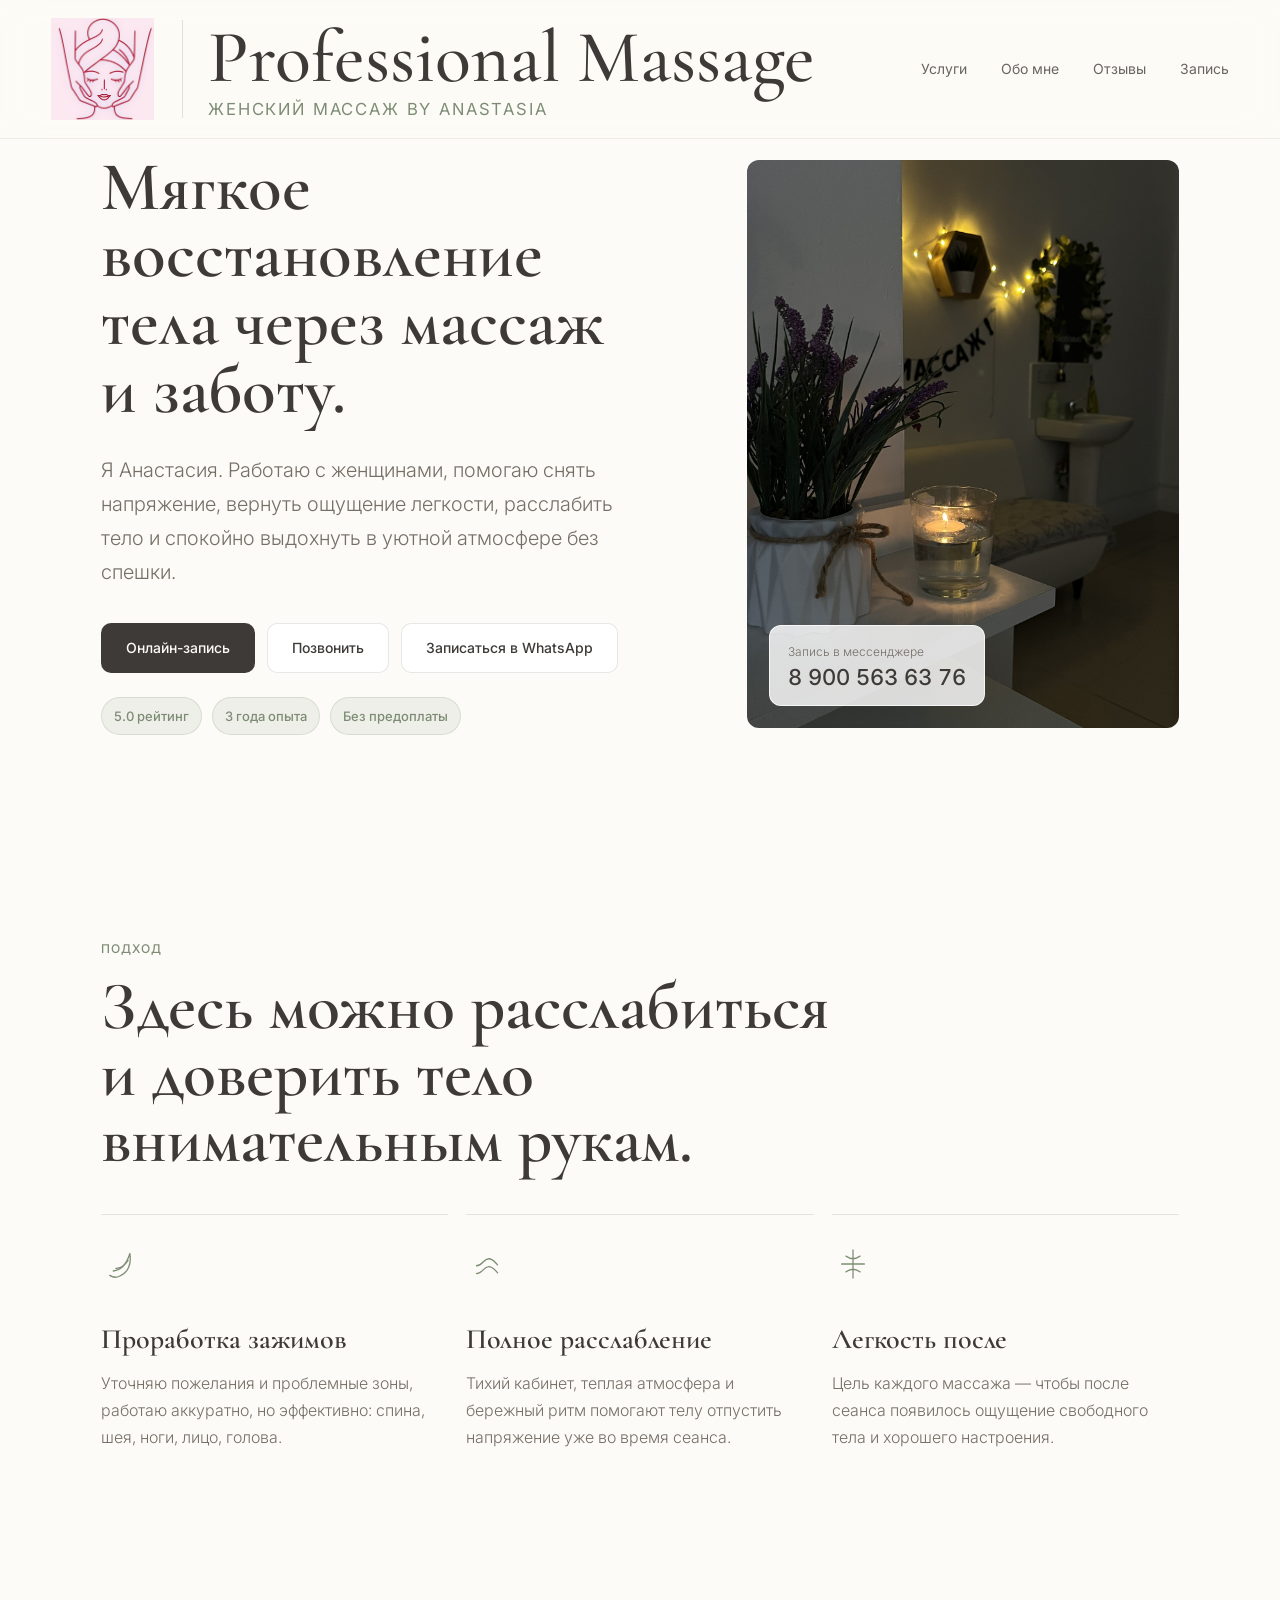
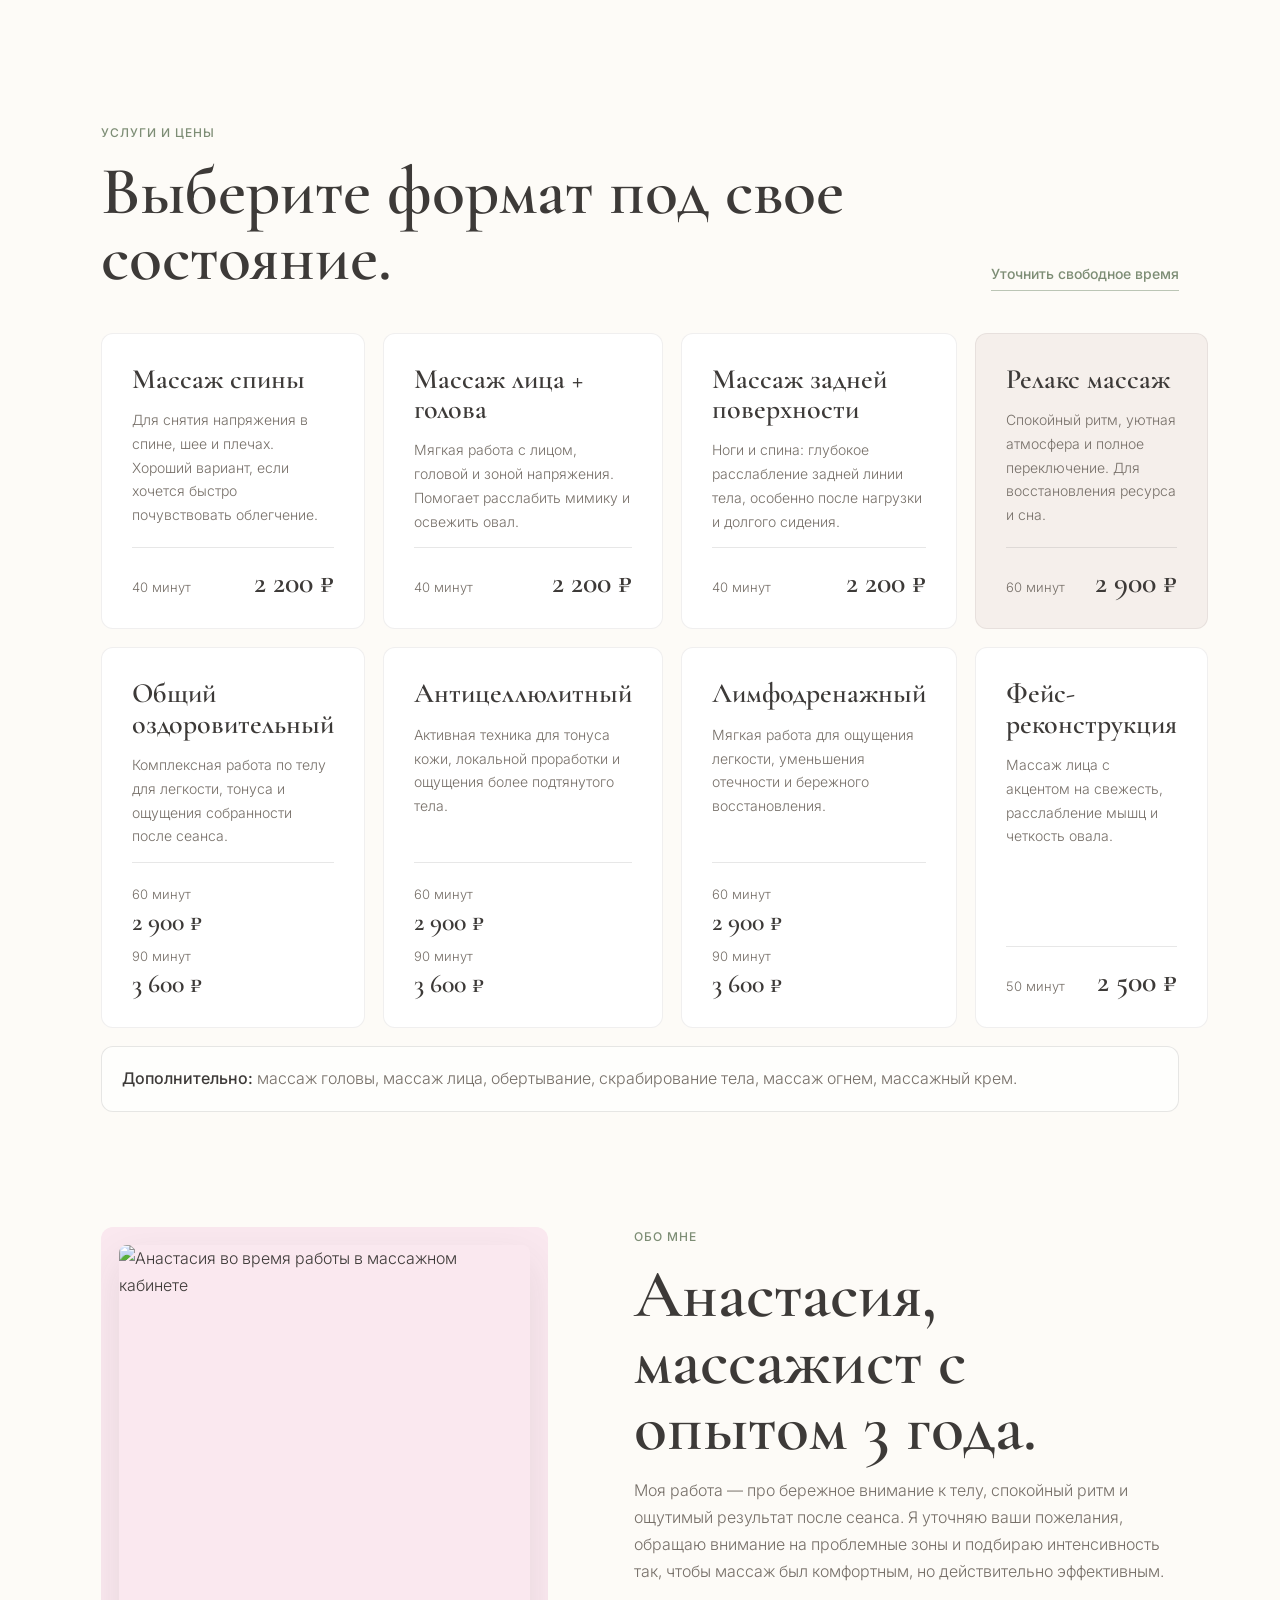
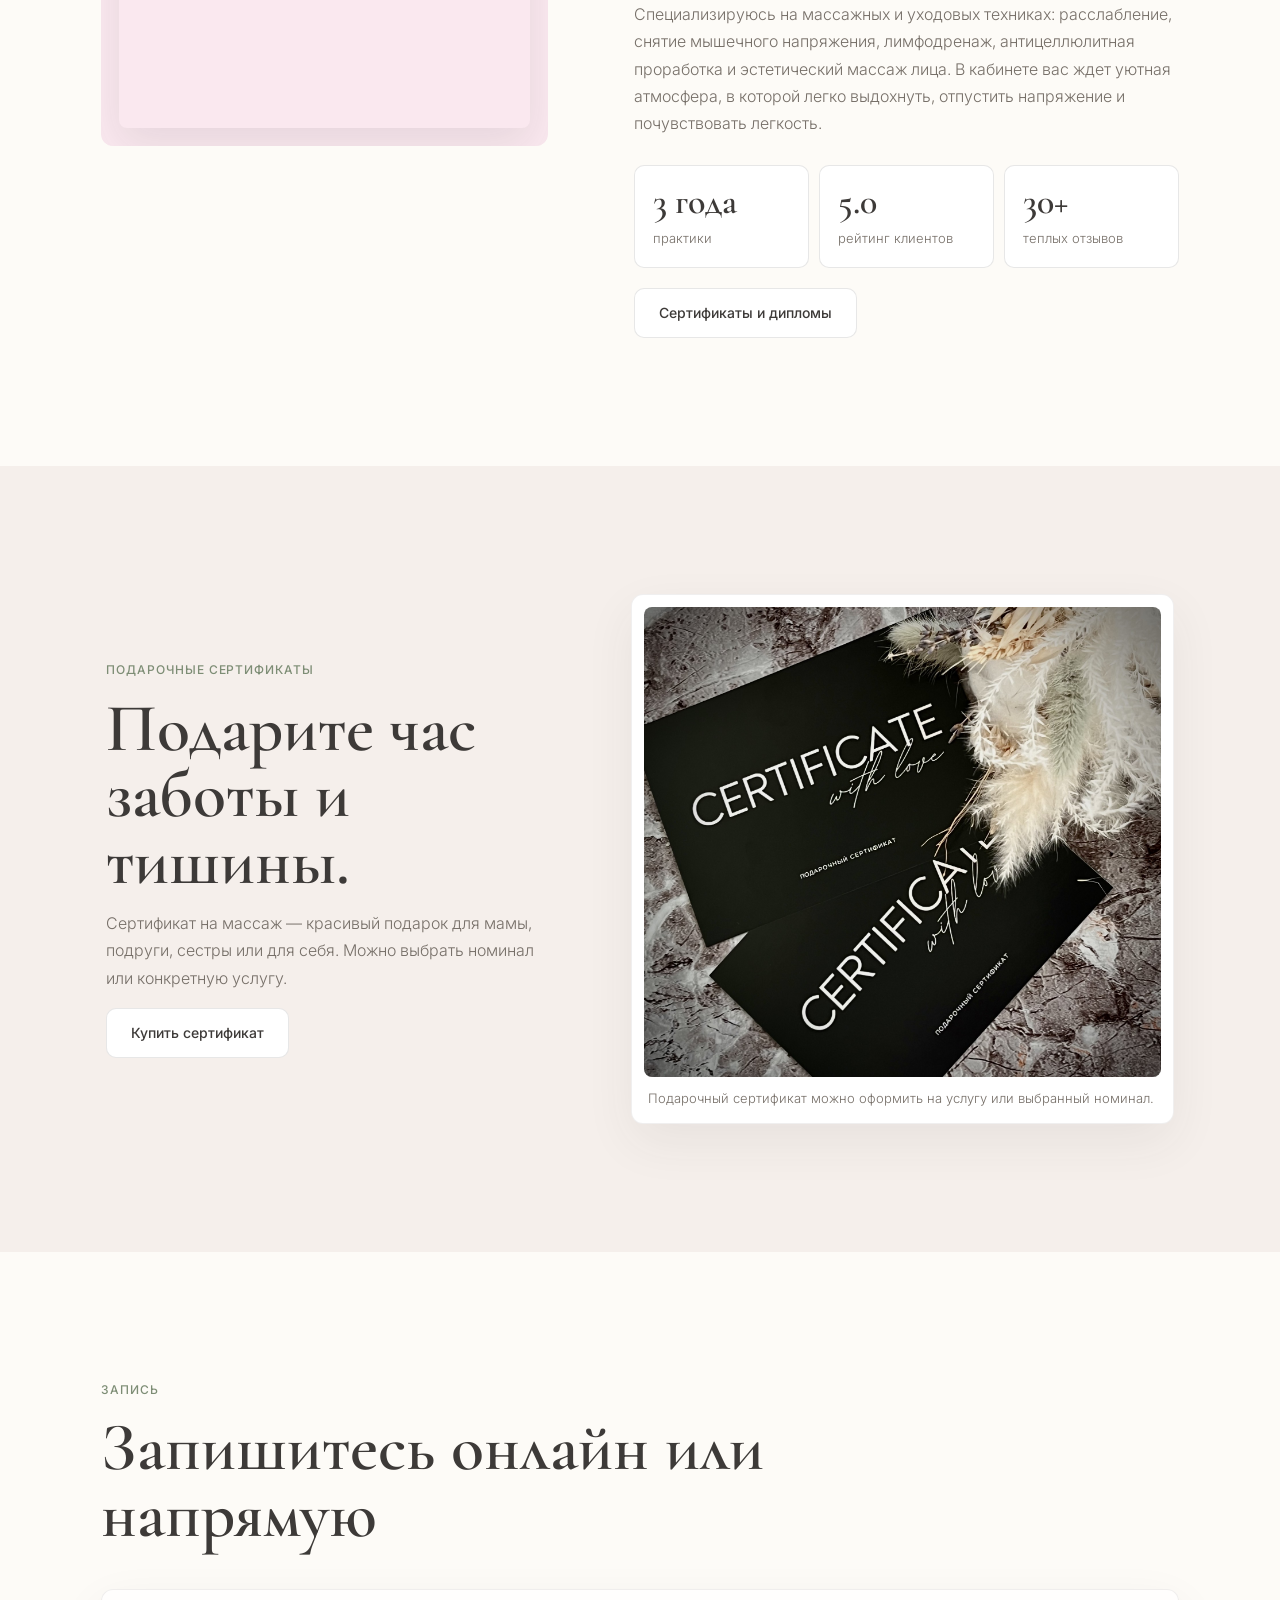
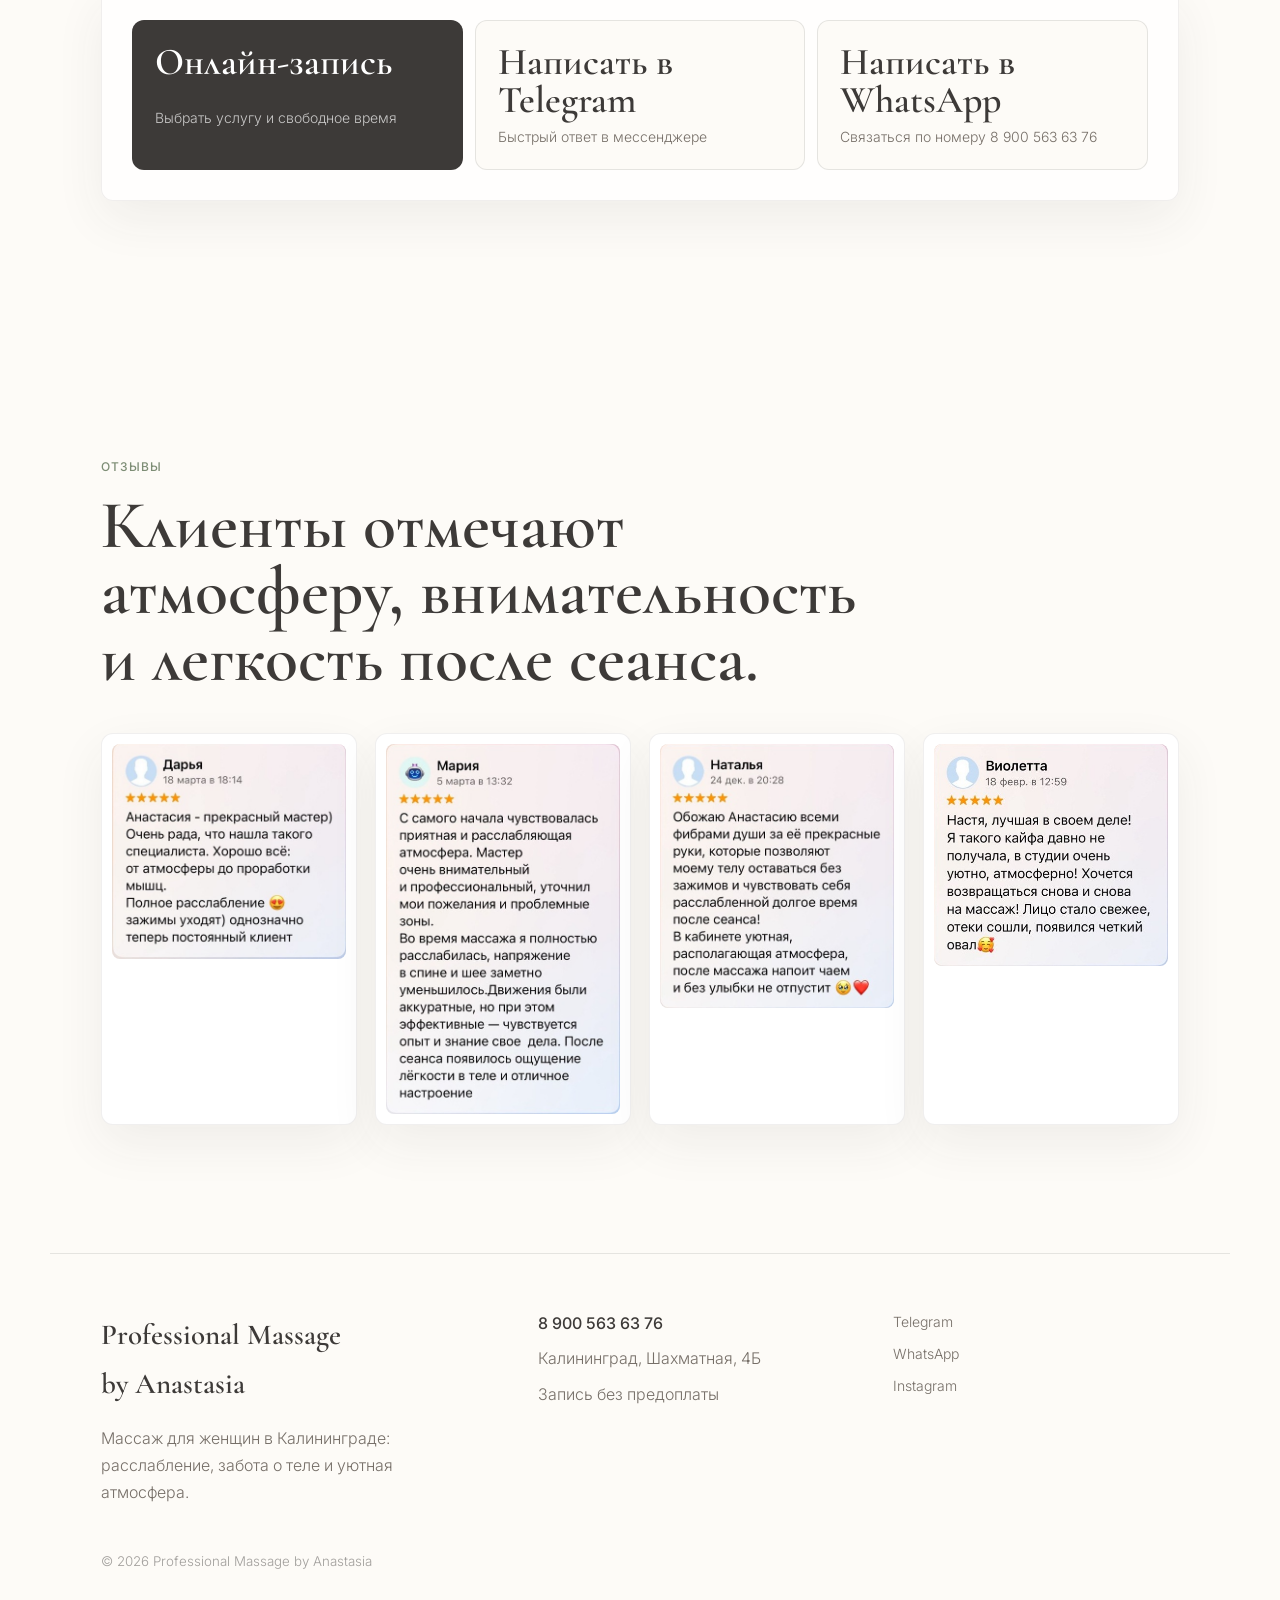
==== commit 09a9d7b4: "Fix UTF-8 booking links copy" ====
--- a/index.html
+++ b/index.html
@@ -1,7 +1,7 @@
 <!DOCTYPE html>
 <html lang="ru">
   <head>
-    <meta charset="UTF-8" />
+    <meta charset="UTF-8">
     <meta name="viewport" content="width=device-width, initial-scale=1.0" />
     <meta http-equiv="Cache-Control" content="no-store, no-cache, must-revalidate" />
     <meta http-equiv="Pragma" content="no-cache" />
@@ -17,7 +17,7 @@
       href="https://fonts.googleapis.com/css2?family=Cormorant+Garamond:wght@500;600;700&family=Inter:wght@300;400;500;600&display=swap"
       rel="stylesheet"
     />
-    <meta name="site-version" content="2026-06-09-dikidi-links" />
+    <meta name="site-version" content="2026-06-09-dikidi-links-utf8" />
     <link rel="stylesheet" href="styles-20260609.css" />
   </head>
   <body>
@@ -50,7 +50,7 @@
             расслабить тело и спокойно выдохнуть в уютной атмосфере без спешки.
           </p>
           <div class="hero-actions">
-            <a class="button primary" href="#booking">Онлайн-запись</a>
+            <a class="button primary" href="https://dikidi.net/1915718?p=1.pi-ssm" target="_blank" rel="noreferrer">Онлайн-запись</a>
             <a class="button secondary" href="tel:+79005636376">Позвонить</a>
             <a class="button secondary" href="https://wa.me/79005636376" target="_blank" rel="noreferrer">Записаться в WhatsApp</a>
           </div>
@@ -227,21 +227,21 @@
 
       <section class="booking section-shell" id="booking" aria-labelledby="booking-title">
         <div class="section-heading">
-          <p class="quiet-note">??????</p>
-          <h2 id="booking-title">???????? ??????? ?????? ?????.</h2>
+          <p class="quiet-note">Запись</p>
+          <h2 id="booking-title">Запишитесь онлайн или напрямую</h2>
         </div>
         <div class="booking-links-panel">
           <a class="booking-link primary" href="https://dikidi.net/1915718?p=1.pi-ssm" target="_blank" rel="noreferrer">
-            <span>??????-??????</span>
-            <small>??????? ?????? ? ????????? ?????</small>
+            <span>Онлайн-запись</span>
+            <small>Выбрать услугу и свободное время</small>
           </a>
           <a class="booking-link" href="https://t.me/massage_by_anastasiia" target="_blank" rel="noreferrer">
-            <span>???????? ? Telegram</span>
-            <small>?????? ?????? ??? ???????? ??????</small>
+            <span>Написать в Telegram</span>
+            <small>Быстрый ответ в мессенджере</small>
           </a>
           <a class="booking-link" href="https://wa.me/79005636376" target="_blank" rel="noreferrer">
-            <span>???????? ? WhatsApp</span>
-            <small>??????? ????? ?? ???????? 8 900 563 63 76</small>
+            <span>Написать в WhatsApp</span>
+            <small>Связаться по номеру 8 900 563 63 76</small>
           </a>
         </div>
       </section>
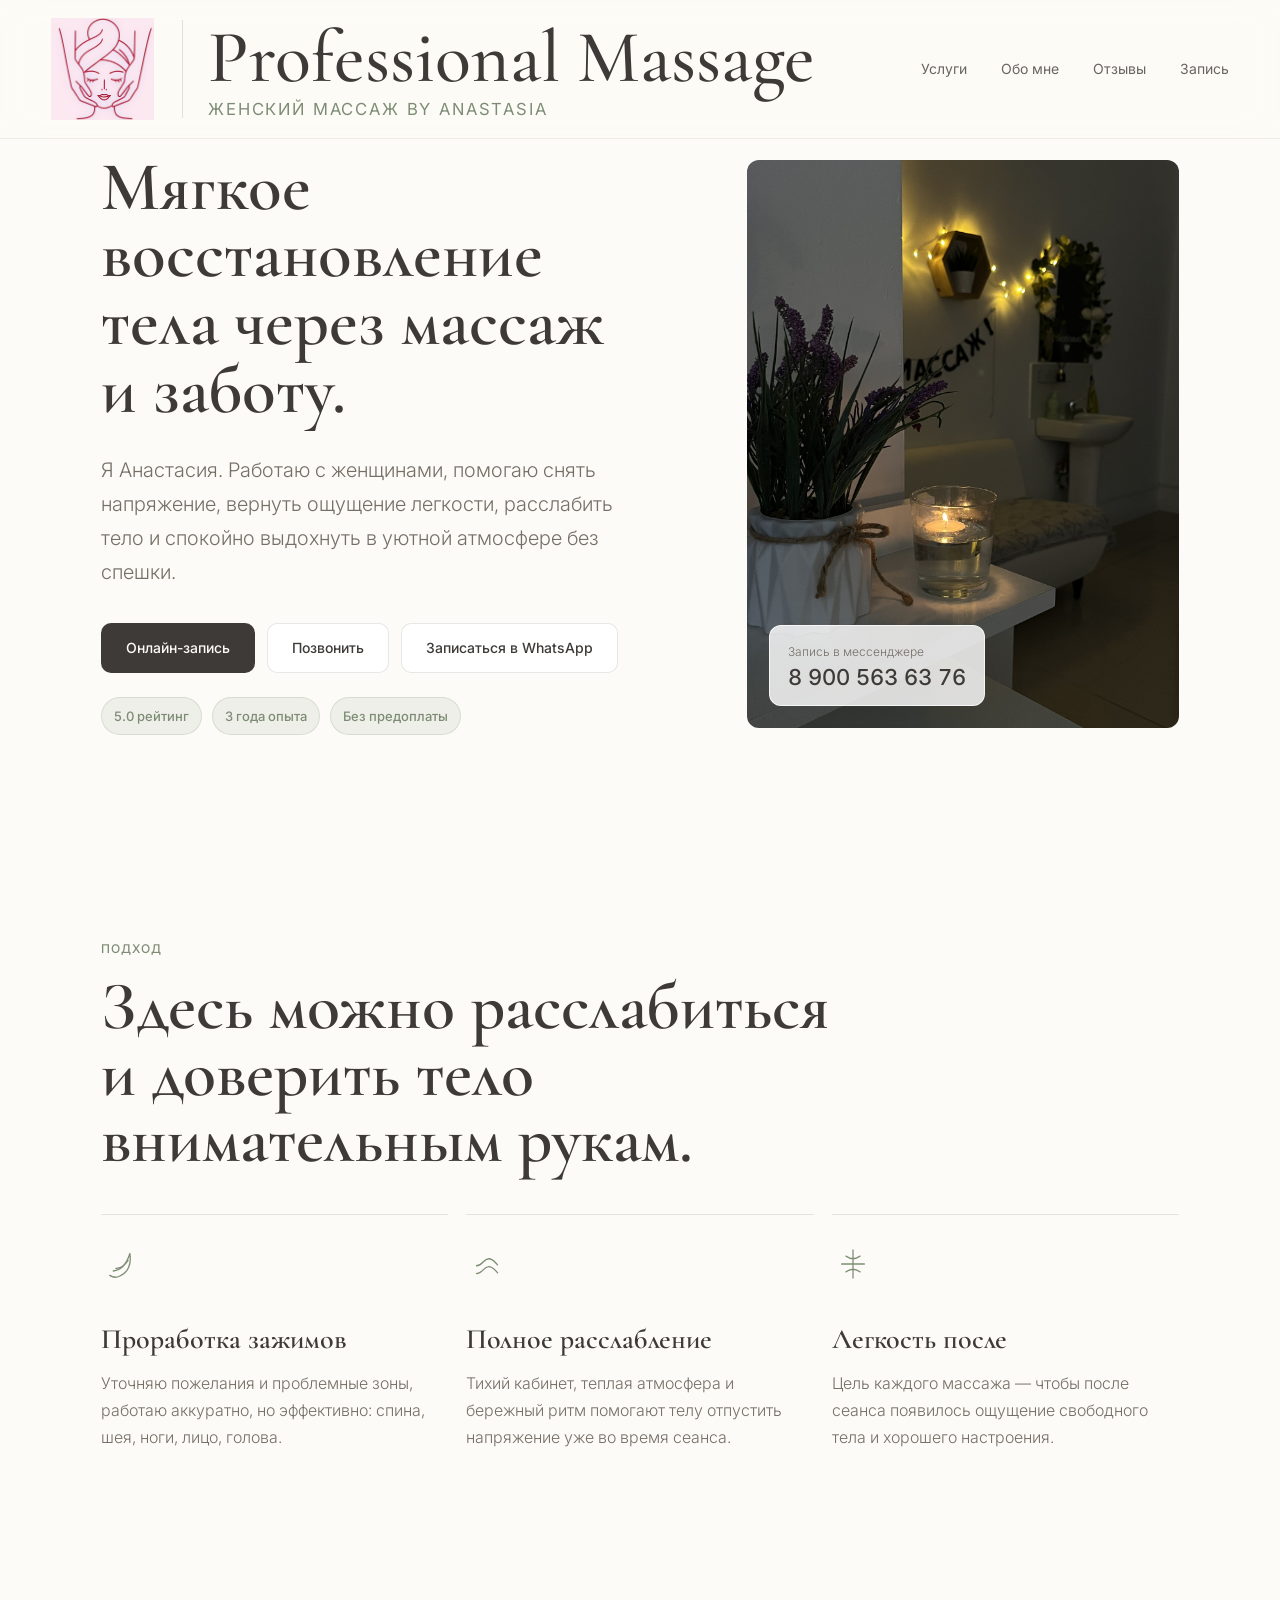
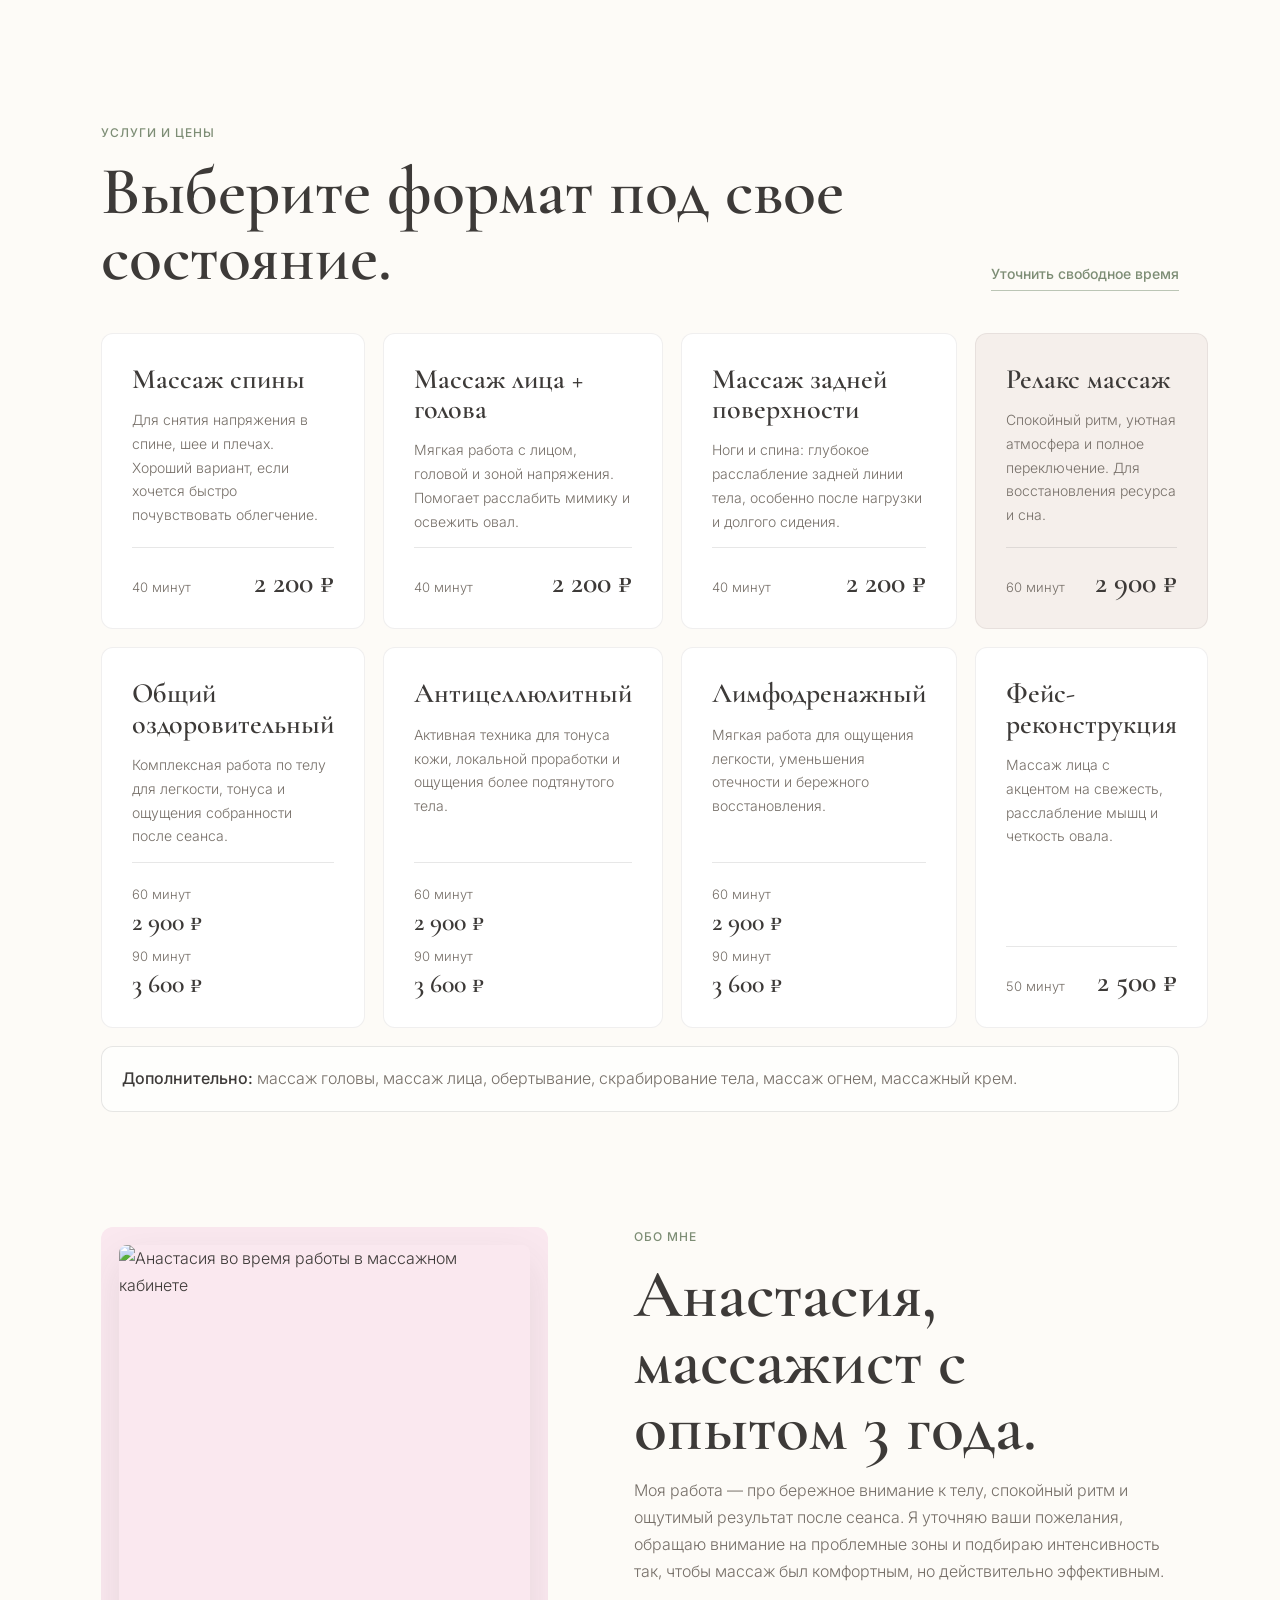
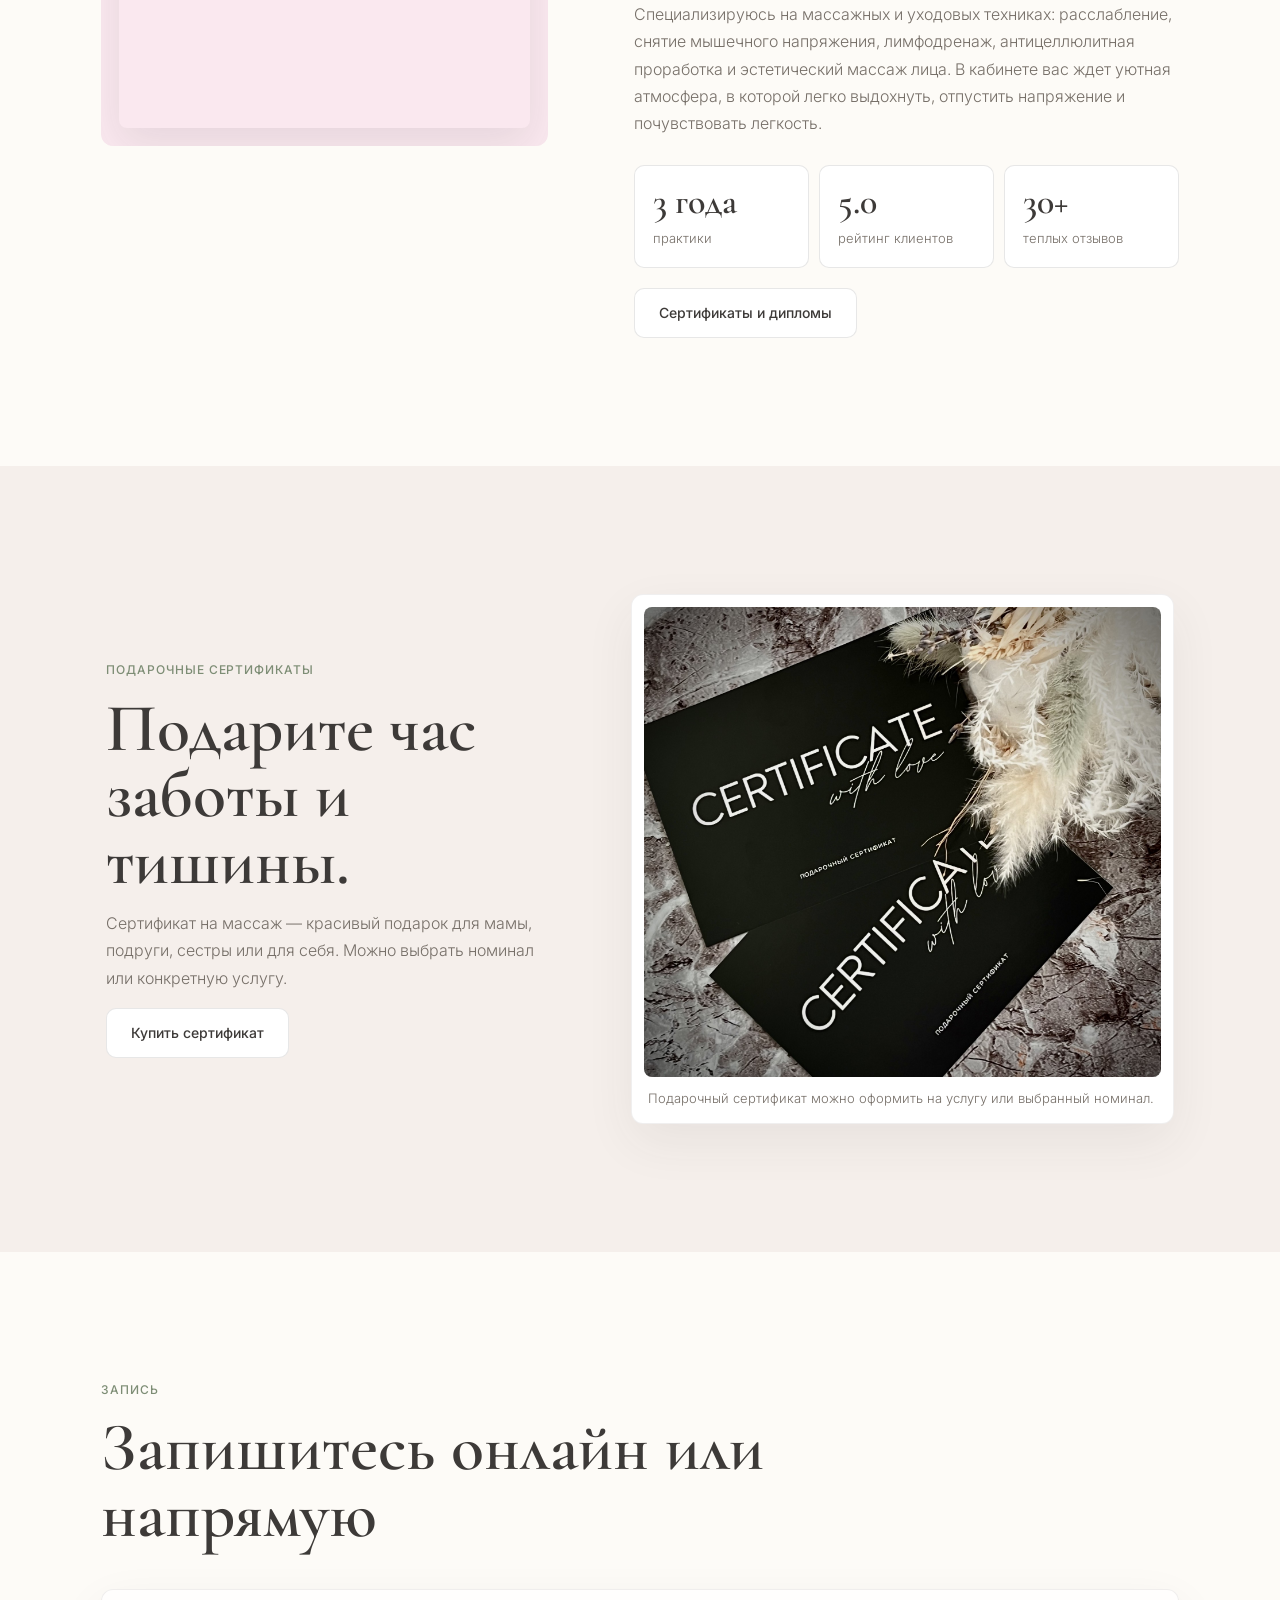
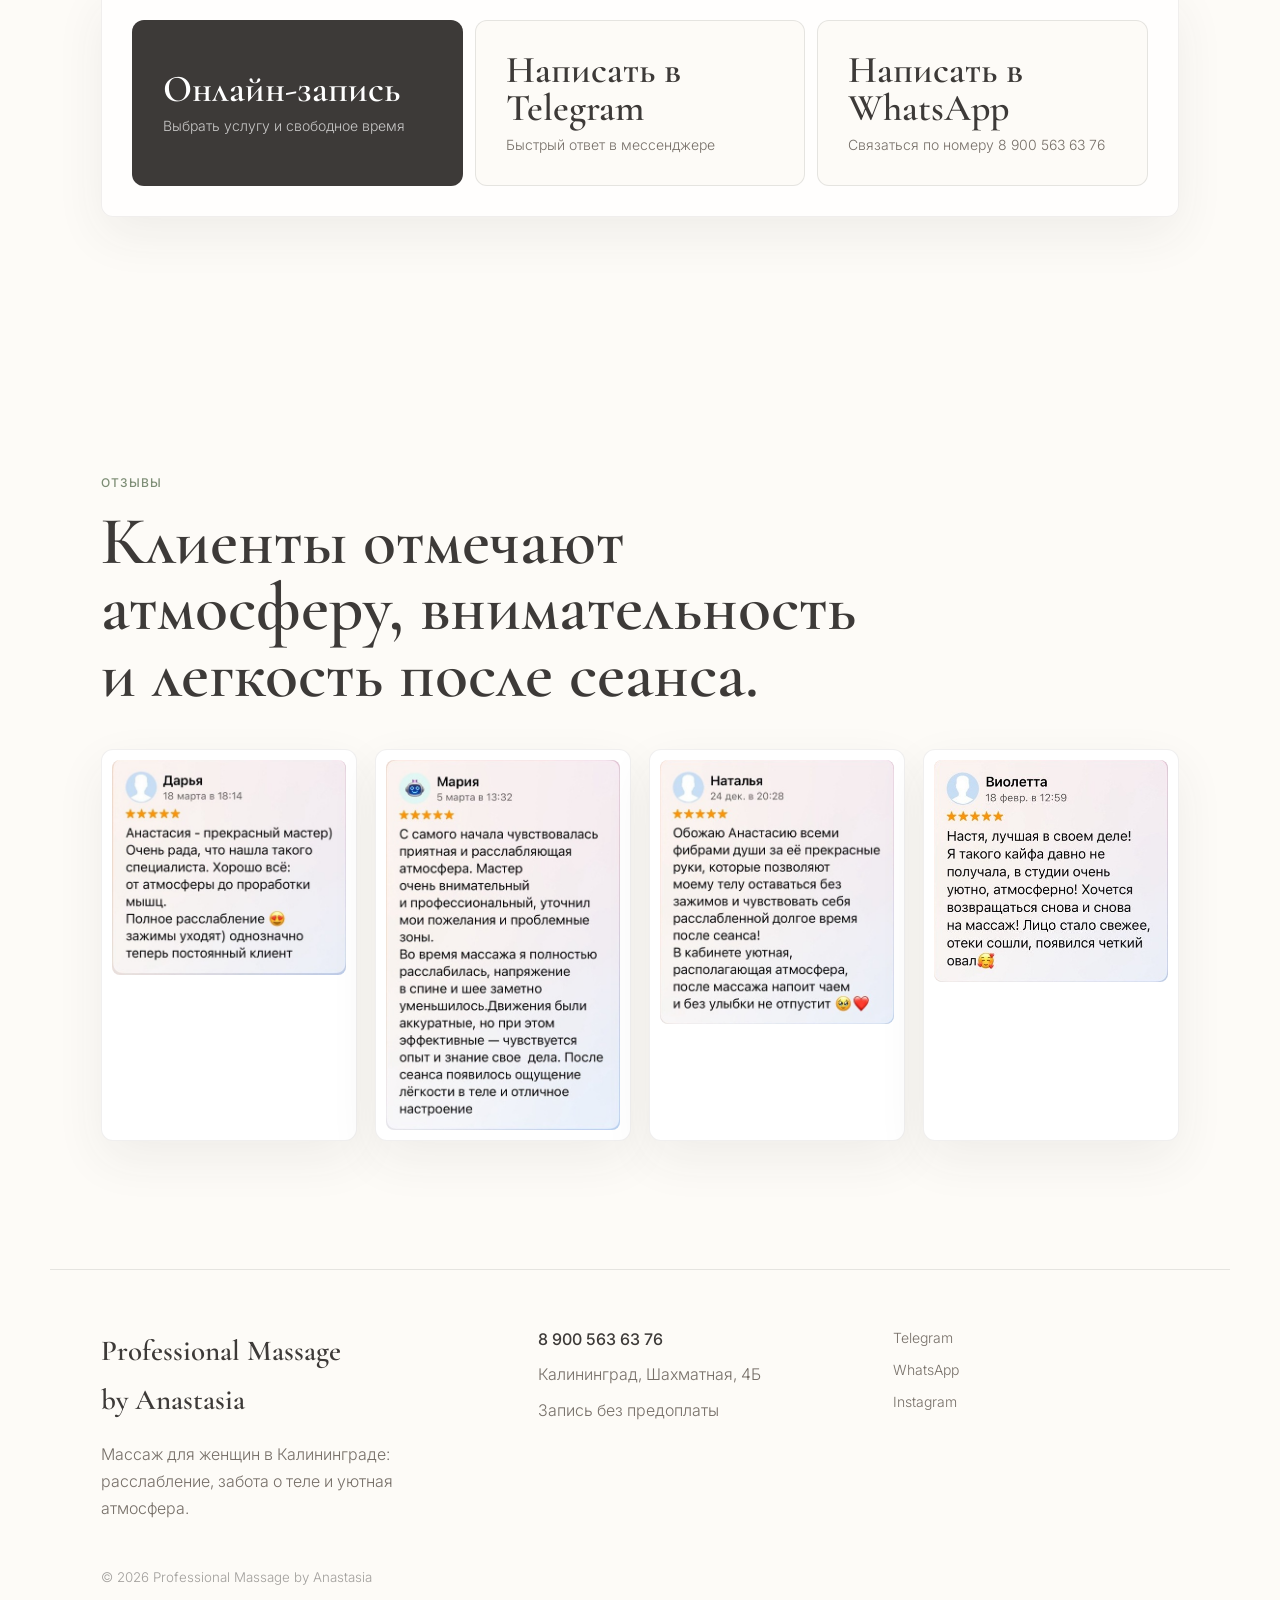
==== commit 832534c4: "Add photo blend booking links" ====
--- a/index.html
+++ b/index.html
@@ -17,7 +17,10 @@
       href="https://fonts.googleapis.com/css2?family=Cormorant+Garamond:wght@500;600;700&family=Inter:wght@300;400;500;600&display=swap"
       rel="stylesheet"
     />
-    <meta name="site-version" content="2026-06-09-dikidi-links-utf8" />
+    <meta name="site-version" content="2026-06-09-photo-blend-links" />
+    <link rel="preload" as="image" href="booking-online.webp" />
+    <link rel="preload" as="image" href="booking-telegram.webp" />
+    <link rel="preload" as="image" href="booking-whatsapp.webp" />
     <link rel="stylesheet" href="styles-20260609.css" />
   </head>
   <body>
@@ -231,15 +234,15 @@
           <h2 id="booking-title">Запишитесь онлайн или напрямую</h2>
         </div>
         <div class="booking-links-panel">
-          <a class="booking-link primary" href="https://dikidi.net/1915718?p=1.pi-ssm" target="_blank" rel="noreferrer">
+          <a class="booking-link booking-online primary" href="https://dikidi.net/1915718?p=1.pi-ssm" target="_blank" rel="noreferrer">
             <span>Онлайн-запись</span>
             <small>Выбрать услугу и свободное время</small>
           </a>
-          <a class="booking-link" href="https://t.me/massage_by_anastasiia" target="_blank" rel="noreferrer">
+          <a class="booking-link booking-telegram" href="https://t.me/massage_by_anastasiia" target="_blank" rel="noreferrer">
             <span>Написать в Telegram</span>
             <small>Быстрый ответ в мессенджере</small>
           </a>
-          <a class="booking-link" href="https://wa.me/79005636376" target="_blank" rel="noreferrer">
+          <a class="booking-link booking-whatsapp" href="https://wa.me/79005636376" target="_blank" rel="noreferrer">
             <span>Написать в WhatsApp</span>
             <small>Связаться по номеру 8 900 563 63 76</small>
           </a>
--- a/styles-20260609.css
+++ b/styles-20260609.css
@@ -1183,20 +1183,73 @@
   border-radius: 12px;
   color: var(--coffee);
   display: grid;
+  align-content: center;
   gap: 8px;
-  min-height: 118px;
-  padding: 22px;
-  transition: all 0.3s ease;
-}
-
-.booking-link:hover {
+  isolation: isolate;
+  min-height: 150px;
+  overflow: hidden;
+  padding: clamp(22px, 3vw, 30px);
+  position: relative;
+  transition: all 0.3s ease;
+}
+
+.booking-link::before {
+  background-image:
+    linear-gradient(90deg, rgba(24, 22, 21, 0.68), rgba(24, 22, 21, 0.28)),
+    var(--booking-photo);
+  background-position: center, var(--booking-position, center);
+  background-size: cover;
+  content: "";
+  inset: 0;
+  opacity: 0;
+  position: absolute;
+  transition: opacity 0.5s ease;
+  z-index: -2;
+}
+
+.booking-link::after {
+  background: radial-gradient(circle at 18% 20%, rgba(255, 255, 255, 0.24), transparent 36%);
+  content: "";
+  inset: 0;
+  opacity: 0;
+  position: absolute;
+  transition: opacity 0.5s ease;
+  z-index: -1;
+}
+
+.booking-link:hover,
+.booking-link:focus-visible {
   border-color: rgba(163, 177, 155, 0.82);
+  color: var(--surface);
+  text-shadow: 0 2px 14px rgba(0, 0, 0, 0.38);
   transform: translateY(-2px);
+}
+
+.booking-link:hover::before,
+.booking-link:hover::after,
+.booking-link:focus-visible::before,
+.booking-link:focus-visible::after {
+  opacity: 1;
 }
 
 .booking-link.primary {
   background: var(--coffee);
   color: var(--surface);
+}
+
+.booking-online {
+  --booking-photo: url("booking-online.webp");
+  --booking-position: center 56%;
+}
+
+.booking-telegram {
+  --booking-photo: url("booking-telegram.webp");
+  --booking-position: center bottom;
+}
+
+.booking-whatsapp {
+  --booking-photo: url("booking-whatsapp.webp");
+  --booking-position: center 48%;
 }
 
 .booking-link span {
@@ -1210,10 +1263,16 @@
   color: var(--muted);
   font-size: 14px;
   line-height: 1.45;
+  transition: color 0.3s ease;
 }
 
 .booking-link.primary small {
   color: rgba(255, 255, 255, 0.72);
+}
+
+.booking-link:hover small,
+.booking-link:focus-visible small {
+  color: rgba(255, 255, 255, 0.88);
 }
 
 .booking-form {
@@ -1475,7 +1534,19 @@
   }
 
   .booking-link {
-    min-height: 94px;
+    color: var(--surface);
+    min-height: clamp(168px, 44vw, 230px);
+    text-shadow: 0 2px 14px rgba(0, 0, 0, 0.38);
+  }
+
+  .booking-link::before,
+  .booking-link::after {
+    opacity: 1;
+  }
+
+  .booking-link small,
+  .booking-link.primary small {
+    color: rgba(255, 255, 255, 0.88);
   }
 
   .booking-summary-card {
